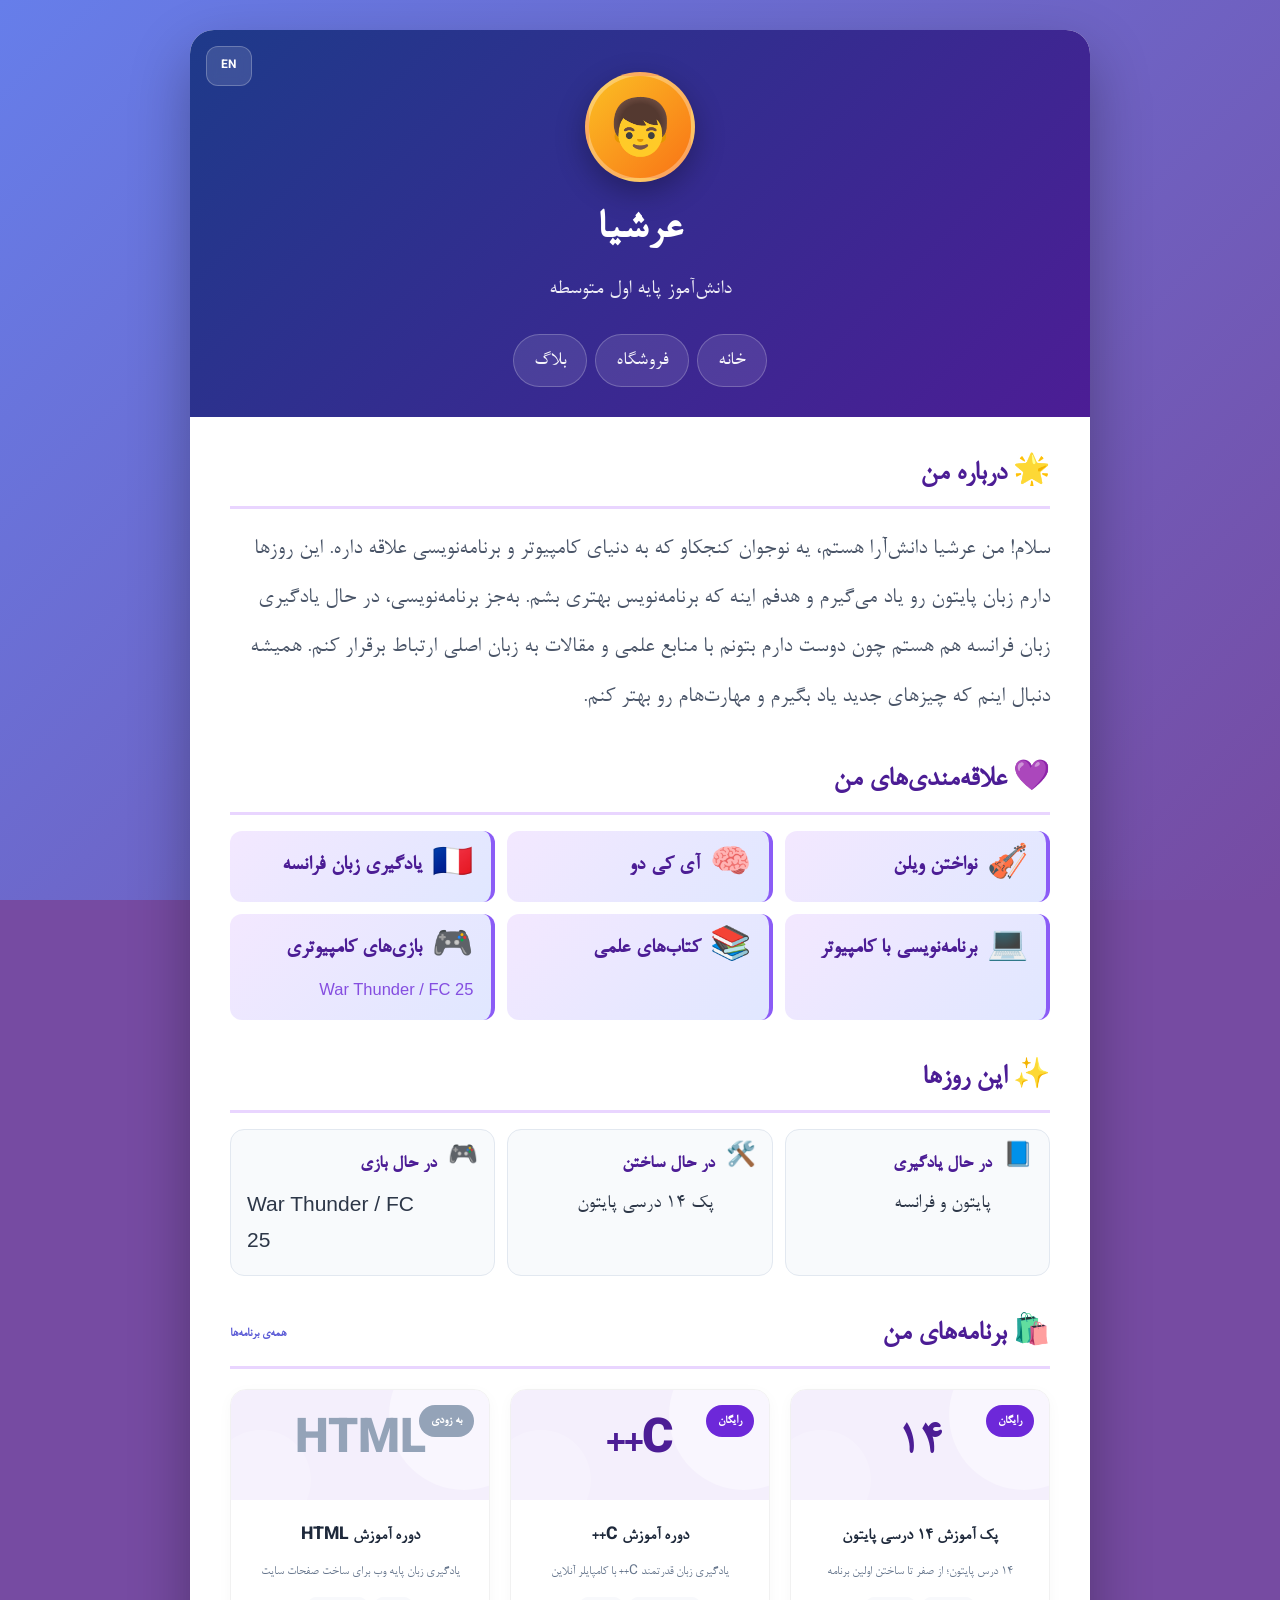
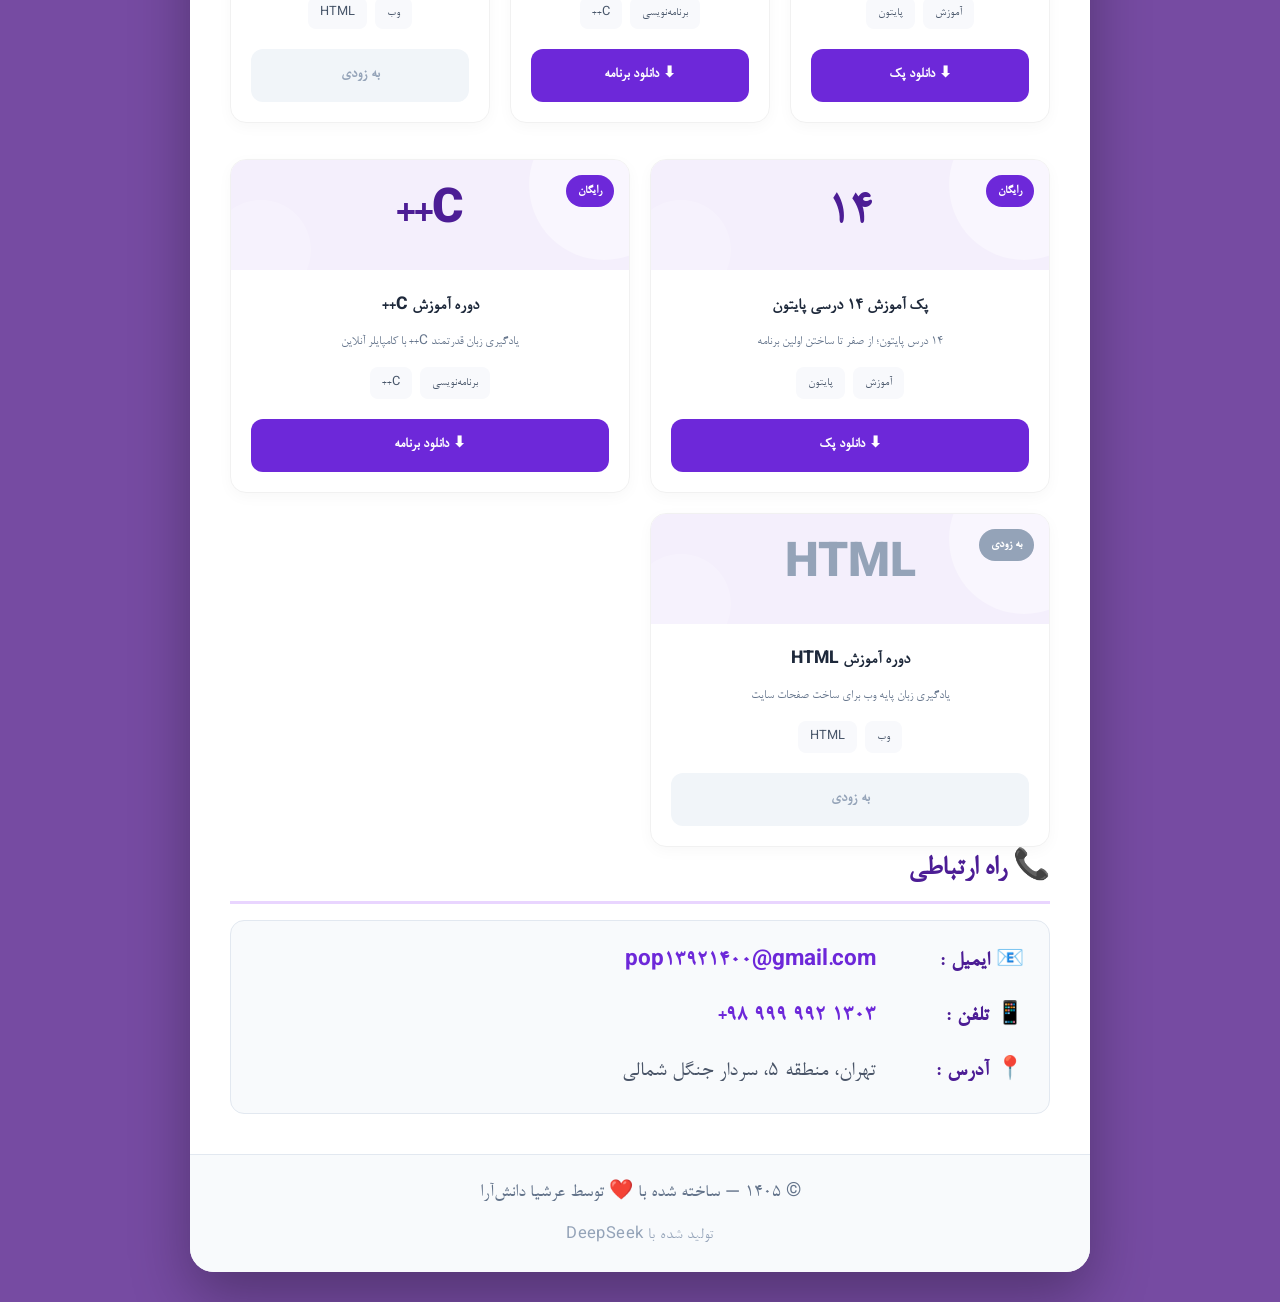
==== index.html @ 79221701 "Update index.html" ====
<!DOCTYPE html>
<html lang="fa" dir="rtl" data-theme="light" data-accent="indigo">
<head>
  <meta charset="utf-8">
  <meta name="viewport" content="width=device-width, initial-scale=1">
  <title>معرفی من | عرشیا دانش‌آرا</title>
  <meta name="description" content="معرفی عرشیا دانش‌آرا؛ دانش‌آموز پایه اول متوسطه. علاقه‌مندی‌ها، برنامه‌ها و راه ارتباطی.">
  <meta name="author" content="Arshia Danesh Ara">
  <meta name="theme-color" content="#667eea">
  <meta property="og:type" content="website">
  <meta property="og:title" content="معرفی من | عرشیا دانش‌آرا">
  <meta property="og:description" content="دانش‌آموز پایه اول متوسطه">
  <meta property="og:image" content="assets/img/og-cover.png">
  <meta property="og:locale" content="fa_IR">
  <link rel="icon" href="assets/img/favicon.svg" type="image/svg+xml">
  <link rel="preconnect" href="https://fonts.googleapis.com">
  <link rel="preconnect" href="https://fonts.gstatic.com" crossorigin>
  <link href="https://fonts.googleapis.com/css2?family=Inter:wght@400;500;600;700;800&family=JetBrains+Mono:wght@400;500&family=Vazirmatn:wght@400;500;600;700;800&display=swap" rel="stylesheet">
  <link rel="stylesheet" href="assets/css/styles.css">
  <link rel="stylesheet" href="assets/css/card.css">
  <script>
    (function () {
      document.documentElement.classList.add("js");
      try {
        var root = document.documentElement;
        var store = window.localStorage;
        var lang = store.getItem("arshia.lang") === "en" ? "en" : "fa";
        var theme = store.getItem("arshia.theme");
        if (theme !== "light" && theme !== "dark") theme = "light";
        var accent = store.getItem("arshia.accent") || "indigo";
        root.lang = lang;
        root.dir = lang === "fa" ? "rtl" : "ltr";
        root.dataset.theme = theme;
        root.dataset.accent = accent;
      } catch (error) { /* no storage available */ }
    })();
  </script>
</head>
<body data-page="home">
  <a class="skip-link" href="#main" data-i18n="a11y.skip">پرش به محتوای اصلی</a>

  <div class="site-wrap">
    <header class="profile-head">
      <div class="profile-tools">
        <button type="button" class="icon-btn lang-btn" data-toggle-lang data-i18n-aria="a11y.lang" aria-label="تغییر زبان سایت">EN</button>
      </div>

      <div class="avatar" aria-hidden="true">👦</div>
      <h1 class="profile-name" data-i18n="profile.name">عرشیا</h1>
      <p class="profile-tagline" data-i18n="profile.tagline">دانش‌آموز پایه اول متوسطه</p>

      <nav class="nav" id="site-nav" aria-label="ناوبری اصلی">
        <a href="index.html" data-nav="home" data-i18n="nav.home">خانه</a>
        <a href="shop.html" data-nav="shop" data-i18n="nav.shop">فروشگاه</a>
        <a href="blog.html" data-nav="blog" data-i18n="nav.blog">بلاگ</a>
      </nav>
    </header>

    <main class="card-body" id="main">
      <section class="card-section">
        <h2 data-i18n="home.aboutTitle">🌟 درباره من</h2>
        <p class="about-text" data-i18n="home.aboutText">سلام! من عرشیا دانش‌آرا هستم، یه نوجوان کنجکاو که به دنیای کامپیوتر و برنامه‌نویسی علاقه داره. این روزها دارم زبان پایتون رو یاد می‌گیرم و هدفم اینه که برنامه‌نویس بهتری بشم. به‌جز برنامه‌نویسی، در حال یادگیری زبان فرانسه هم هستم چون دوست دارم بتونم با منابع علمی و مقالات به زبان اصلی ارتباط برقرار کنم. همیشه دنبال اینم که چیزهای جدید یاد بگیرم و مهارت‌هام رو بهتر کنم.</p>
      </section>

      <section class="card-section">
        <h2 data-i18n="home.hobbiesTitle">💜 علاقه‌مندی‌های من</h2>
        <ul class="hobbies">
          <li>
            <div class="main"><span aria-hidden="true">🎻</span><span data-i18n="home.hobbyViolin">نواختن ویلن</span></div>
          </li>
          <li>
            <div class="main"><span aria-hidden="true">🧠</span><span data-i18n="home.hobbyIQ">آی کی دو</span></div>
          </li>
          <li>
            <div class="main"><span aria-hidden="true">🇫🇷</span><span data-i18n="home.hobbyFrench">یادگیری زبان فرانسه</span></div>
          </li>
          <li>
            <div class="main"><span aria-hidden="true">💻</span><span data-i18n="home.hobbyProgramming">برنامه‌نویسی با کامپیوتر</span></div>
          </li>
          <li>
            <div class="main"><span aria-hidden="true">📚</span><span data-i18n="home.hobbyBooks">کتاب‌های علمی</span></div>
          </li>
          <li>
            <div class="main"><span aria-hidden="true">🎮</span><span data-i18n="home.hobbyGames">بازی‌های کامپیوتری</span></div>
            <div class="sub">War Thunder / FC 25</div>
          </li>
        </ul>
      </section>

      <section class="card-section">
        <h2 data-i18n="home.nowTitle">✨ این روزها</h2>
        <div class="now-grid">
          <div class="now-card">
            <span class="now-icon" aria-hidden="true">📘</span>
            <div>
              <strong data-i18n="home.nowLearningLabel">در حال یادگیری</strong>
              <p data-i18n="home.nowLearningText">پایتون و فرانسه</p>
            </div>
          </div>
          <div class="now-card">
            <span class="now-icon" aria-hidden="true">🛠️</span>
            <div>
              <strong data-i18n="home.nowBuildingLabel">در حال ساختن</strong>
              <p data-i18n="home.nowBuildingText">پک ۱۴ درسی پایتون</p>
            </div>
          </div>
          <div class="now-card">
            <span class="now-icon" aria-hidden="true">🎮</span>
            <div>
              <strong data-i18n="home.nowPlayingLabel">در حال بازی</strong>
              <p class="now-games" data-i18n="home.nowPlayingText">War Thunder / FC 25</p>
            </div>
          </div>
        </div>
      </section>

      <section class="card-section">
        <div class="card-section-head">
          <h2 data-i18n="home.programsTitle">🛍️ برنامه‌های من</h2>
          <a class="card-link" href="shop.html" data-i18n="products.viewAll">همه‌ی برنامه‌ها</a>
        </div>
        
        <!-- گرید ۳ ستونه برای صفحه اصلی -->
        <div style="display: grid; grid-template-columns: repeat(3, 1fr); gap: 20px; margin-top: 20px;">
          
          <!-- کارت ۱: پایتون -->
          <div style="background: #fff; border-radius: 16px; overflow: hidden; box-shadow: 0 4px 15px rgba(0,0,0,0.03); border: 1px solid #f1f1f1; display: flex; flex-direction: column;">
            <div style="background: #f4effc; padding: 25px 20px; position: relative; text-align: center; height: 110px; display: flex; align-items: center; justify-content: center; overflow: hidden;">
              <div style="position: absolute; top: -50px; right: -50px; width: 150px; height: 150px; background: rgba(255,255,255,0.4); border-radius: 50%;"></div>
              <div style="position: absolute; bottom: -30px; left: -20px; width: 100px; height: 100px; background: rgba(255,255,255,0.2); border-radius: 50%;"></div>
              <h3 style="font-size: 3rem; font-weight: 900; color: #4c1d95; margin: 0; z-index: 1; line-height: 1;">۱۴</h3>
              <span style="position: absolute; top: 15px; right: 15px; background: #6d28d9; color: white; padding: 4px 12px; border-radius: 20px; font-size: 0.8rem; font-weight: bold; z-index: 1;">رایگان</span>
            </div>
            <div style="padding: 20px; display: flex; flex-direction: column; flex: 1; text-align: center;">
              <h4 style="font-size: 1.1rem; font-weight: 800; color: #1e293b; margin: 0 0 8px 0;">پک آموزش ۱۴ درسی پایتون</h4>
              <p style="font-size: 0.85rem; color: #64748b; margin-bottom: 15px; line-height: 1.5; flex: 1;">۱۴ درس پایتون؛ از صفر تا ساختن اولین برنامه</p>
              <div style="display: flex; justify-content: center; gap: 8px; margin-bottom: 20px;">
                <span style="background: #f8f9fc; color: #475569; padding: 4px 12px; border-radius: 8px; font-size: 0.8rem;">آموزش</span>
                <span style="background: #f8f9fc; color: #475569; padding: 4px 12px; border-radius: 8px; font-size: 0.8rem;">پایتون</span>
              </div>
              <a href="https://github.com/arshia-121/arshia-site/releases/download/v1/Learn-Python.exe" style="display: block; width: 100%; padding: 12px; background: #6d28d9; color: white; text-align: center; text-decoration: none; border-radius: 12px; font-weight: bold; font-size: 0.95rem;">⬇ دانلود پک</a>
            </div>
          </div>

          <!-- کارت ۲: C++ -->
          <div style="background: #fff; border-radius: 16px; overflow: hidden; box-shadow: 0 4px 15px rgba(0,0,0,0.03); border: 1px solid #f1f1f1; display: flex; flex-direction: column;">
            <div style="background: #f4effc; padding: 25px 20px; position: relative; text-align: center; height: 110px; display: flex; align-items: center; justify-content: center; overflow: hidden;">
              <div style="position: absolute; top: -50px; right: -50px; width: 150px; height: 150px; background: rgba(255,255,255,0.4); border-radius: 50%;"></div>
              <div style="position: absolute; bottom: -30px; left: -20px; width: 100px; height: 100px; background: rgba(255,255,255,0.2); border-radius: 50%;"></div>
              <h3 style="font-size: 3rem; font-weight: 900; color: #4c1d95; margin: 0; z-index: 1; line-height: 1;">C++</h3>
              <span style="position: absolute; top: 15px; right: 15px; background: #6d28d9; color: white; padding: 4px 12px; border-radius: 20px; font-size: 0.8rem; font-weight: bold; z-index: 1;">رایگان</span>
            </div>
            <div style="padding: 20px; display: flex; flex-direction: column; flex: 1; text-align: center;">
              <h4 style="font-size: 1.1rem; font-weight: 800; color: #1e293b; margin: 0 0 8px 0;">دوره آموزش C++</h4>
              <p style="font-size: 0.85rem; color: #64748b; margin-bottom: 15px; line-height: 1.5; flex: 1;">یادگیری زبان قدرتمند C++ با کامپایلر آنلاین</p>
              <div style="display: flex; justify-content: center; gap: 8px; margin-bottom: 20px;">
                <span style="background: #f8f9fc; color: #475569; padding: 4px 12px; border-radius: 8px; font-size: 0.8rem;">برنامه‌نویسی</span>
                <span style="background: #f8f9fc; color: #475569; padding: 4px 12px; border-radius: 8px; font-size: 0.8rem;">C++</span>
              </div>
              <a href="https://github.com/arshia-121/arshia-site/releases/download/cpp-v1/LearnCpp_Full.exe" style="display: block; width: 100%; padding: 12px; background: #6d28d9; color: white; text-align: center; text-decoration: none; border-radius: 12px; font-weight: bold; font-size: 0.95rem;">⬇ دانلود برنامه</a>
            </div>
          </div>

          <!-- کارت ۳: HTML -->
          <div style="background: #fff; border-radius: 16px; overflow: hidden; box-shadow: 0 4px 15px rgba(0,0,0,0.03); border: 1px solid #f1f1f1; display: flex; flex-direction: column;">
            <div style="background: #f4effc; padding: 25px 20px; position: relative; text-align: center; height: 110px; display: flex; align-items: center; justify-content: center; overflow: hidden;">
              <div style="position: absolute; top: -50px; right: -50px; width: 150px; height: 150px; background: rgba(255,255,255,0.4); border-radius: 50%;"></div>
              <div style="position: absolute; bottom: -30px; left: -20px; width: 100px; height: 100px; background: rgba(255,255,255,0.2); border-radius: 50%;"></div>
              <h3 style="font-size: 3rem; font-weight: 900; color: #94a3b8; margin: 0; z-index: 1; line-height: 1;">HTML</h3>
              <span style="position: absolute; top: 15px; right: 15px; background: #94a3b8; color: white; padding: 4px 12px; border-radius: 20px; font-size: 0.8rem; font-weight: bold; z-index: 1;">به زودی</span>
            </div>
            <div style="padding: 20px; display: flex; flex-direction: column; flex: 1; text-align: center;">
              <h4 style="font-size: 1.1rem; font-weight: 800; color: #1e293b; margin: 0 0 8px 0;">دوره آموزش HTML</h4>
              <p style="font-size: 0.85rem; color: #64748b; margin-bottom: 15px; line-height: 1.5; flex: 1;">یادگیری زبان پایه وب برای ساخت صفحات سایت</p>
              <div style="display: flex; justify-content: center; gap: 8px; margin-bottom: 20px;">
                <span style="background: #f8f9fc; color: #475569; padding: 4px 12px; border-radius: 8px; font-size: 0.8rem;">وب</span>
                <span style="background: #f8f9fc; color: #475569; padding: 4px 12px; border-radius: 8px; font-size: 0.8rem;">HTML</span>
              </div>
              <div style="display: block; width: 100%; padding: 12px; background: #f1f5f9; color: #94a3b8; text-align: center; border-radius: 12px; font-weight: bold; font-size: 0.95rem; cursor: not-allowed;">به زودی</div>
            </div>
          </div>

        </div>
      </section>
<!-- کارت های جدید برای صفحه اصلی -->
<div style="display: grid; grid-template-columns: repeat(auto-fit, minmax(280px, 1fr)); gap: 20px; margin-top: 20px;">
    
    <!-- کارت ۱: پایتون -->
    <div style="background: #fff; border-radius: 16px; overflow: hidden; box-shadow: 0 4px 15px rgba(0,0,0,0.03); border: 1px solid #f1f1f1; display: flex; flex-direction: column;">
        <div style="background: #f4effc; padding: 25px 20px; position: relative; text-align: center; height: 110px; display: flex; align-items: center; justify-content: center; overflow: hidden;">
            <div style="position: absolute; top: -50px; right: -50px; width: 150px; height: 150px; background: rgba(255,255,255,0.4); border-radius: 50%;"></div>
            <div style="position: absolute; bottom: -30px; left: -20px; width: 100px; height: 100px; background: rgba(255,255,255,0.2); border-radius: 50%;"></div>
            <h3 style="font-size: 3rem; font-weight: 900; color: #4c1d95; margin: 0; z-index: 1; line-height: 1;">۱۴</h3>
            <span style="position: absolute; top: 15px; right: 15px; background: #6d28d9; color: white; padding: 4px 12px; border-radius: 20px; font-size: 0.8rem; font-weight: bold; z-index: 1;">رایگان</span>
        </div>
        <div style="padding: 20px; display: flex; flex-direction: column; flex: 1; text-align: center;">
            <h4 style="font-size: 1.1rem; font-weight: 800; color: #1e293b; margin: 0 0 8px 0;">پک آموزش ۱۴ درسی پایتون</h4>
            <p style="font-size: 0.85rem; color: #64748b; margin-bottom: 15px; line-height: 1.5; flex: 1;">۱۴ درس پایتون؛ از صفر تا ساختن اولین برنامه</p>
            <div style="display: flex; justify-content: center; gap: 8px; margin-bottom: 20px;">
                <span style="background: #f8f9fc; color: #475569; padding: 4px 12px; border-radius: 8px; font-size: 0.8rem;">آموزش</span>
                <span style="background: #f8f9fc; color: #475569; padding: 4px 12px; border-radius: 8px; font-size: 0.8rem;">پایتون</span>
            </div>
            <a href="https://github.com/arshia-121/arshia-site/releases/download/v1/Learn-Python.exe" style="display: block; width: 100%; padding: 12px; background: #6d28d9; color: white; text-align: center; text-decoration: none; border-radius: 12px; font-weight: bold; font-size: 0.95rem;">⬇ دانلود پک</a>
        </div>
    </div>

    <!-- کارت ۲: C++ -->
    <div style="background: #fff; border-radius: 16px; overflow: hidden; box-shadow: 0 4px 15px rgba(0,0,0,0.03); border: 1px solid #f1f1f1; display: flex; flex-direction: column;">
        <div style="background: #f4effc; padding: 25px 20px; position: relative; text-align: center; height: 110px; display: flex; align-items: center; justify-content: center; overflow: hidden;">
            <div style="position: absolute; top: -50px; right: -50px; width: 150px; height: 150px; background: rgba(255,255,255,0.4); border-radius: 50%;"></div>
            <div style="position: absolute; bottom: -30px; left: -20px; width: 100px; height: 100px; background: rgba(255,255,255,0.2); border-radius: 50%;"></div>
            <h3 style="font-size: 3rem; font-weight: 900; color: #4c1d95; margin: 0; z-index: 1; line-height: 1;">C++</h3>
            <span style="position: absolute; top: 15px; right: 15px; background: #6d28d9; color: white; padding: 4px 12px; border-radius: 20px; font-size: 0.8rem; font-weight: bold; z-index: 1;">رایگان</span>
        </div>
        <div style="padding: 20px; display: flex; flex-direction: column; flex: 1; text-align: center;">
            <h4 style="font-size: 1.1rem; font-weight: 800; color: #1e293b; margin: 0 0 8px 0;">دوره آموزش C++</h4>
            <p style="font-size: 0.85rem; color: #64748b; margin-bottom: 15px; line-height: 1.5; flex: 1;">یادگیری زبان قدرتمند C++ با کامپایلر آنلاین</p>
            <div style="display: flex; justify-content: center; gap: 8px; margin-bottom: 20px;">
                <span style="background: #f8f9fc; color: #475569; padding: 4px 12px; border-radius: 8px; font-size: 0.8rem;">برنامه‌نویسی</span>
                <span style="background: #f8f9fc; color: #475569; padding: 4px 12px; border-radius: 8px; font-size: 0.8rem;">C++</span>
            </div>
            <a href="https://github.com/arshia-121/arshia-site/releases/download/cpp-v1/LearnCpp_Full.exe" style="display: block; width: 100%; padding: 12px; background: #6d28d9; color: white; text-align: center; text-decoration: none; border-radius: 12px; font-weight: bold; font-size: 0.95rem;">⬇ دانلود برنامه</a>
        </div>
    </div>

    <!-- کارت ۳: HTML -->
    <div style="background: #fff; border-radius: 16px; overflow: hidden; box-shadow: 0 4px 15px rgba(0,0,0,0.03); border: 1px solid #f1f1f1; display: flex; flex-direction: column;">
        <div style="background: #f4effc; padding: 25px 20px; position: relative; text-align: center; height: 110px; display: flex; align-items: center; justify-content: center; overflow: hidden;">
            <div style="position: absolute; top: -50px; right: -50px; width: 150px; height: 150px; background: rgba(255,255,255,0.4); border-radius: 50%;"></div>
            <div style="position: absolute; bottom: -30px; left: -20px; width: 100px; height: 100px; background: rgba(255,255,255,0.2); border-radius: 50%;"></div>
            <h3 style="font-size: 3rem; font-weight: 900; color: #94a3b8; margin: 0; z-index: 1; line-height: 1;">HTML</h3>
            <span style="position: absolute; top: 15px; right: 15px; background: #94a3b8; color: white; padding: 4px 12px; border-radius: 20px; font-size: 0.8rem; font-weight: bold; z-index: 1;">به زودی</span>
        </div>
        <div style="padding: 20px; display: flex; flex-direction: column; flex: 1; text-align: center;">
            <h4 style="font-size: 1.1rem; font-weight: 800; color: #1e293b; margin: 0 0 8px 0;">دوره آموزش HTML</h4>
            <p style="font-size: 0.85rem; color: #64748b; margin-bottom: 15px; line-height: 1.5; flex: 1;">یادگیری زبان پایه وب برای ساخت صفحات سایت</p>
            <div style="display: flex; justify-content: center; gap: 8px; margin-bottom: 20px;">
                <span style="background: #f8f9fc; color: #475569; padding: 4px 12px; border-radius: 8px; font-size: 0.8rem;">وب</span>
                <span style="background: #f8f9fc; color: #475569; padding: 4px 12px; border-radius: 8px; font-size: 0.8rem;">HTML</span>
            </div>
            <div style="display: block; width: 100%; padding: 12px; background: #f1f5f9; color: #94a3b8; text-align: center; border-radius: 12px; font-weight: bold; font-size: 0.95rem; cursor: not-allowed;">به زودی</div>
        </div>
    </div>

</div>
      </section>

      <section class="card-section" id="contact">
        <h2 data-i18n="home.contactTitle">📞 راه ارتباطی</h2>
        <div class="contact-box">
          <div class="contact-row">
            <strong>📧 <span data-i18n="facts.email">ایمیل</span>:</strong>
            <a href="mailto:pop13921400@gmail.com">pop13921400@gmail.com</a>
          </div>
          <div class="contact-row">
            <strong>📱 <span data-i18n="contact.phone">تلفن</span>:</strong>
            <a href="tel:+989999921303" dir="ltr">+98 999 992 1303</a>
          </div>
          <div class="contact-row">
            <strong>📍 <span data-i18n="contact.address">آدرس</span>:</strong>
            <span data-i18n="contact.addressValue">تهران، منطقه ۵، سردار جنگل شمالی</span>
          </div>
        </div>
      </section>
    </main>

    <footer class="card-footer">
      <div>© <span data-year>۱۴۰۵</span> — <span data-i18n="footer.madeBy">ساخته شده با ❤️ توسط عرشیا دانش‌آرا</span></div>
      <div class="made-with" data-i18n="footer.powered">تولید شده با DeepSeek</div>
    </footer>
  </div>

  <script src="assets/js/data.js"></script>
  <script src="assets/js/i18n.js"></script>
</body>
</html>
---- assets/css/styles.css ----
/* ==========================================================================
   Arshia Danesh Ara — personal site
   Design tokens, components, RTL/LTR and light/dark themes.
   ========================================================================== */

/* ------------------------------ Tokens ---------------------------------- */
:root {
  --font-fa: "Vazirmatn", "Segoe UI", Tahoma, system-ui, sans-serif;
  --font-en: "Inter", "Vazirmatn", system-ui, -apple-system, "Segoe UI", sans-serif;
  --font-mono: "JetBrains Mono", ui-monospace, SFMono-Regular, Consolas, monospace;

  --bg: #f7f8fc;
  --bg-elevated: #ffffff;
  --surface: #ffffff;
  --surface-2: #f1f3fa;
  --surface-3: #e8ebf5;
  --text: #101322;
  --text-soft: #2c3347;
  --muted: #5d6579;
  --border: #e3e7f2;
  --border-strong: #d3d9e9;

  --accent: #5b5bd6;
  --accent-strong: #4b4bbd;
  --on-accent: #ffffff;

  --success: #16a34a;
  --danger: #dc2626;

  --shadow-sm: 0 1px 2px rgba(13, 17, 33, 0.05), 0 10px 30px -20px rgba(13, 17, 33, 0.35);
  --shadow-md: 0 22px 45px -28px rgba(13, 17, 33, 0.42);
  --shadow-lg: 0 42px 90px -36px rgba(13, 17, 33, 0.5);

  --radius-sm: 12px;
  --radius: 18px;
  --radius-lg: 24px;

  --container: 1120px;
  --header-h: 72px;

  --code-kw: #7c3aed;
  --code-str: #0f766e;
  --code-fn: #1d4ed8;
  --code-num: #b45309;
  --code-punc: #64748b;

  color-scheme: light;
}

[data-theme="dark"] {
  --bg: #080a10;
  --bg-elevated: #0e1119;
  --surface: #111520;
  --surface-2: #161b28;
  --surface-3: #1d2434;
  --text: #eef1f9;
  --text-soft: #d3d9e8;
  --muted: #98a1b6;
  --border: #232a3a;
  --border-strong: #313a4e;

  --shadow-sm: 0 1px 2px rgba(0, 0, 0, 0.4), 0 14px 34px -22px rgba(0, 0, 0, 0.8);
  --shadow-md: 0 26px 55px -30px rgba(0, 0, 0, 0.85);
  --shadow-lg: 0 48px 100px -40px rgba(0, 0, 0, 0.9);

  --code-kw: #c4b5fd;
  --code-str: #5eead4;
  --code-fn: #93c5fd;
  --code-num: #fcd34d;
  --code-punc: #94a3b8;

  color-scheme: dark;
}

/* Accent presets — tuned separately for each theme. */
[data-accent="indigo"] { --accent: #5b5bd6; --accent-strong: #4747b8; --on-accent: #ffffff; }
[data-accent="teal"]   { --accent: #0f766e; --accent-strong: #115e59; --on-accent: #ffffff; }
[data-accent="rose"]   { --accent: #be185d; --accent-strong: #9d174d; --on-accent: #ffffff; }
[data-accent="amber"]  { --accent: #b45309; --accent-strong: #92400e; --on-accent: #ffffff; }
[data-accent="blue"]   { --accent: #1d4ed8; --accent-strong: #1e40af; --on-accent: #ffffff; }
[data-accent="violet"] { --accent: #7c3aed; --accent-strong: #6d28d9; --on-accent: #ffffff; }

[data-theme="dark"][data-accent="indigo"] { --accent: #818cf8; --accent-strong: #a5b4fc; --on-accent: #0b1024; }
[data-theme="dark"][data-accent="teal"]   { --accent: #2dd4bf; --accent-strong: #5eead4; --on-accent: #042f2c; }
[data-theme="dark"][data-accent="rose"]   { --accent: #fb7185; --accent-strong: #fda4af; --on-accent: #3b0716; }
[data-theme="dark"][data-accent="amber"]  { --accent: #fbbf24; --accent-strong: #fcd34d; --on-accent: #3a2400; }
[data-theme="dark"][data-accent="blue"]   { --accent: #60a5fa; --accent-strong: #93c5fd; --on-accent: #0b1a3a; }
[data-theme="dark"][data-accent="violet"] { --accent: #a78bfa; --accent-strong: #c4b5fd; --on-accent: #1e123f; }

/* ------------------------------- Reset ---------------------------------- */
*, *::before, *::after { box-sizing: border-box; }

html {
  scroll-behavior: smooth;
  scroll-padding-top: calc(var(--header-h) + 16px);
  -webkit-text-size-adjust: 100%;
}

body {
  display: flex;
  flex-direction: column;
  margin: 0;
  min-height: 100vh;
  background: var(--bg);
  color: var(--text);
  font-family: var(--font-fa);
  font-size: 16px;
  line-height: 1.75;
  text-rendering: optimizeLegibility;
  -webkit-font-smoothing: antialiased;
  overflow-x: hidden;
}

main { flex: 1 0 auto; }

html[lang="en"] body {
  font-family: var(--font-en);
  line-height: 1.65;
}

body::before {
  content: "";
  position: fixed;
  inset: 0;
  z-index: -1;
  pointer-events: none;
  background:
    radial-gradient(48rem 30rem at 82% -12%, color-mix(in srgb, var(--accent) 16%, transparent), transparent 62%),
    radial-gradient(38rem 26rem at -8% 6%, color-mix(in srgb, var(--accent) 9%, transparent), transparent 62%);
}

[data-theme="dark"] body::before {
  background:
    radial-gradient(48rem 30rem at 82% -12%, color-mix(in srgb, var(--accent) 13%, transparent), transparent 62%),
    radial-gradient(38rem 26rem at -8% 6%, color-mix(in srgb, var(--accent) 8%, transparent), transparent 62%);
}

img, svg { display: block; max-width: 100%; }
a { color: inherit; text-decoration: none; }
button, input, select, textarea { font: inherit; color: inherit; }
button { cursor: pointer; }
h1, h2, h3, h4, p, ul, ol, figure, blockquote { margin: 0; }
ul, ol { padding: 0; list-style: none; }
::selection { background: color-mix(in srgb, var(--accent) 28%, transparent); color: var(--text); }

:focus-visible {
  outline: 2px solid var(--accent);
  outline-offset: 3px;
  border-radius: 6px;
}

.container {
  width: min(var(--container), 100% - 48px);
  margin-inline: auto;
}

.skip-link {
  position: fixed;
  inset-block-start: 12px;
  inset-inline-start: 12px;
  z-index: 300;
  padding: 10px 18px;
  border-radius: 999px;
  background: var(--accent);
  color: var(--on-accent);
  font-weight: 600;
  transform: translateY(-160%);
  transition: transform 0.2s ease;
}
.skip-link:focus-visible { transform: none; }

.sr-only {
  position: absolute;
  width: 1px; height: 1px;
  padding: 0; margin: -1px;
  overflow: hidden;
  clip: rect(0 0 0 0);
  white-space: nowrap;
  border: 0;
}

/* ------------------------------ Header ---------------------------------- */
.site-header {
  position: sticky;
  inset-block-start: 0;
  z-index: 60;
  background: color-mix(in srgb, var(--bg) 76%, transparent);
  backdrop-filter: blur(18px);
  -webkit-backdrop-filter: blur(18px);
  border-bottom: 1px solid transparent;
  transition: background 0.25s ease, border-color 0.25s ease, box-shadow 0.25s ease;
}
.site-header.is-scrolled {
  background: color-mix(in srgb, var(--bg) 90%, transparent);
  border-bottom-color: var(--border);
  box-shadow: 0 10px 30px -30px rgba(8, 11, 20, 0.5);
}

.header-inner {
  display: flex;
  align-items: center;
  gap: 24px;
  min-height: var(--header-h);
}

.brand {
  display: inline-flex;
  align-items: center;
  gap: 11px;
  flex-shrink: 0;
  min-width: 0;
  border-radius: 12px;
}
.brand-mark {
  display: grid;
  place-items: center;
  width: 42px;
  height: 42px;
  border-radius: 13px;
  background:
    linear-gradient(145deg, color-mix(in srgb, var(--accent) 88%, white), var(--accent-strong));
  color: var(--on-accent);
  font-weight: 800;
  font-size: 1.22rem;
  line-height: 1;
  box-shadow: 0 10px 22px -12px color-mix(in srgb, var(--accent) 80%, transparent);
  padding-block-end: 2px;
}
html[lang="en"] .brand-mark { font-family: var(--font-en); padding-block-end: 0; }
.brand-text { display: flex; flex-direction: column; min-width: 0; line-height: 1.3; }
.brand-text strong {
  font-size: 0.98rem;
  font-weight: 700;
  letter-spacing: -0.01em;
  white-space: nowrap;
  overflow: hidden;
  text-overflow: ellipsis;
}
.brand-text small { font-size: 0.72rem; color: var(--muted); font-weight: 500; }

.nav {
  display: flex;
  align-items: center;
  gap: 4px;
  margin-inline-start: auto;
}
.nav a {
  position: relative;
  padding: 8px 14px;
  border-radius: 999px;
  font-size: 0.92rem;
  font-weight: 500;
  color: var(--muted);
  transition: color 0.18s ease, background 0.18s ease;
}
.nav a:hover { color: var(--text); background: var(--surface-2); }
.nav a[aria-current="page"] {
  color: var(--accent);
  background: color-mix(in srgb, var(--accent) 11%, transparent);
  font-weight: 600;
}

.header-actions { display: flex; align-items: center; gap: 7px; margin-inline-start: auto; }

.icon-btn {
  position: relative;
  display: grid;
  place-items: center;
  width: 40px;
  height: 40px;
  border-radius: 12px;
  border: 1px solid transparent;
  background: transparent;
  color: var(--text-soft);
  transition: background 0.18s ease, border-color 0.18s ease, color 0.18s ease, transform 0.18s ease;
}
.icon-btn:hover { background: var(--surface); border-color: var(--border); color: var(--text); }
.icon-btn:active { transform: scale(0.96); }
.icon-btn svg { width: 19px; height: 19px; }

.lang-btn {
  width: auto;
  min-width: 44px;
  padding-inline: 11px;
  font-size: 0.8rem;
  font-weight: 700;
  letter-spacing: 0.04em;
  border-color: var(--border);
  background: var(--surface);
  color: var(--text-soft);
}

.cart-count {
  position: absolute;
  inset-block-start: 1px;
  inset-inline-end: 1px;
  min-width: 17px;
  height: 17px;
  padding-inline: 4px;
  border-radius: 999px;
  background: var(--accent);
  color: var(--on-accent);
  font-size: 0.64rem;
  font-weight: 700;
  line-height: 17px;
  text-align: center;
  box-shadow: 0 0 0 2px var(--bg);
}
.cart-count[hidden] { display: none; }
.cart-count.is-bump { animation: bump 0.35s ease; }
@keyframes bump { 40% { transform: scale(1.35); } 100% { transform: scale(1); } }

.menu-btn { display: none; }

/* ------------------------------ Buttons --------------------------------- */
.btn {
  display: inline-flex;
  align-items: center;
  justify-content: center;
  gap: 9px;
  height: 48px;
  padding-inline: 24px;
  border-radius: 999px;
  border: 1px solid transparent;
  font-size: 0.96rem;
  font-weight: 600;
  line-height: 1;
  white-space: nowrap;
  transition: transform 0.18s ease, box-shadow 0.18s ease, background 0.18s ease, border-color 0.18s ease, color 0.18s ease;
}
.btn svg { width: 17px; height: 17px; flex-shrink: 0; }
.btn:hover { transform: translateY(-1px); }
.btn:active { transform: translateY(0); }

.btn-primary {
  background: var(--accent);
  color: var(--on-accent);
  box-shadow: 0 16px 30px -18px color-mix(in srgb, var(--accent) 85%, transparent);
}
.btn-primary:hover { background: var(--accent-strong); }

.btn-ghost {
  background: var(--surface);
  border-color: var(--border);
  color: var(--text-soft);
}
.btn-ghost:hover { border-color: var(--border-strong); background: var(--surface-2); color: var(--text); }

.btn-soft {
  background: color-mix(in srgb, var(--accent) 11%, transparent);
  color: var(--accent);
}
.btn-soft:hover { background: color-mix(in srgb, var(--accent) 17%, transparent); }

.btn-sm { height: 40px; padding-inline: 16px; font-size: 0.86rem; gap: 7px; }
.btn-block { width: 100%; }
.btn:disabled { opacity: 0.5; cursor: not-allowed; transform: none; }

.link-arrow {
  display: inline-flex;
  align-items: center;
  gap: 7px;
  font-size: 0.9rem;
  font-weight: 600;
  color: var(--accent);
  border-radius: 6px;
}
.link-arrow svg { width: 15px; height: 15px; transition: transform 0.2s ease; }
[dir="rtl"] .link-arrow svg { transform: scaleX(-1); }
.link-arrow:hover svg { transform: translateX(3px); }
[dir="rtl"] .link-arrow:hover svg { transform: scaleX(-1) translateX(3px); }

/* ------------------------------- Hero ----------------------------------- */
.hero { padding-block: clamp(44px, 6vw, 84px) clamp(28px, 4vw, 44px); }
.hero-grid {
  display: grid;
  grid-template-columns: 1.06fr 0.94fr;
  align-items: center;
  gap: clamp(32px, 5vw, 64px);
}

.hero-badge {
  display: inline-flex;
  align-items: center;
  gap: 9px;
  padding: 7px 14px 7px 10px;
  border: 1px solid var(--border);
  border-radius: 999px;
  background: color-mix(in srgb, var(--surface) 80%, transparent);
  font-size: 0.78rem;
  font-weight: 600;
  color: var(--text-soft);
  box-shadow: var(--shadow-sm);
}
.hero-badge::before {
  content: "";
  width: 8px;
  height: 8px;
  border-radius: 50%;
  background: var(--success);
  box-shadow: 0 0 0 4px color-mix(in srgb, var(--success) 18%, transparent);
}

.hero-title {
  margin-block: 20px 18px;
  font-size: clamp(2.3rem, 5vw, 3.85rem);
  font-weight: 800;
  line-height: 1.28;
  letter-spacing: -0.025em;
}
html[lang="en"] .hero-title { line-height: 1.08; letter-spacing: -0.035em; }
.hero-title .accent {
  color: var(--accent);
  background: linear-gradient(180deg, transparent 64%, color-mix(in srgb, var(--accent) 22%, transparent) 64%);
  border-radius: 3px;
  padding-inline: 2px;
  box-decoration-break: clone;
  -webkit-box-decoration-break: clone;
}
.hero-title .muted-line { color: var(--muted); font-weight: 600; }

.hero-lead {
  max-width: 52ch;
  color: var(--muted);
  font-size: clamp(1rem, 1.6vw, 1.1rem);
  line-height: 1.95;
}
html[lang="en"] .hero-lead { line-height: 1.75; }

.hero-cta { display: flex; flex-wrap: wrap; gap: 10px; margin-block: 30px 26px; }
[dir="rtl"] .hero-cta .btn-primary svg { transform: scaleX(-1); }
[dir="rtl"] .hero-cta .btn-primary:hover svg { transform: scaleX(-1); }

.hero-links {
  display: flex;
  flex-wrap: wrap;
  align-items: center;
  gap: 8px 22px;
  color: var(--muted);
  font-size: 0.86rem;
}
.hero-links a {
  display: inline-flex;
  align-items: center;
  gap: 7px;
  border-radius: 6px;
  transition: color 0.18s ease;
}
.hero-links a:hover { color: var(--accent); }
.hero-links svg { width: 16px; height: 16px; color: var(--accent); }

/* Code-window hero visual */
.hero-visual {
  position: relative;
  display: grid;
  place-items: center;
  min-height: 390px;
  isolation: isolate;
}
.hero-visual::before {
  content: "";
  position: absolute;
  width: min(330px, 80%);
  aspect-ratio: 1;
  border-radius: 50%;
  background: radial-gradient(circle at 35% 35%, color-mix(in srgb, var(--accent) 32%, transparent), transparent 68%);
  filter: blur(16px);
  z-index: 0;
}
.hero-visual::after {
  content: "";
  position: absolute;
  inset: 12% 6% auto auto;
  width: 130px;
  height: 130px;
  border-radius: 50%;
  border: 1px dashed color-mix(in srgb, var(--accent) 35%, transparent);
  z-index: 0;
}

.code-card {
  position: relative;
  z-index: 2;
  width: min(100%, 438px);
  background: linear-gradient(160deg, var(--surface), var(--surface-2));
  border: 1px solid var(--border);
  border-radius: var(--radius-lg);
  box-shadow: var(--shadow-lg);
  transform: rotate(-1.4deg);
  overflow: hidden;
}
.code-card::before {
  content: "";
  position: absolute;
  inset-block-start: 0;
  inset-inline: 0;
  height: 2px;
  background: linear-gradient(90deg, transparent, var(--accent), transparent);
  opacity: 0.7;
}
.code-head {
  display: flex;
  align-items: center;
  gap: 6px;
  padding: 13px 15px;
  border-bottom: 1px solid var(--border);
  direction: ltr;
}
.code-head i { width: 10px; height: 10px; border-radius: 50%; background: #ff6058; }
.code-head i:nth-child(2) { background: #ffbd2e; }
.code-head i:nth-child(3) { background: #28c840; }
.code-head em {
  margin-inline-start: auto;
  font-family: var(--font-mono);
  font-size: 0.68rem;
  font-style: normal;
  color: var(--muted);
  letter-spacing: 0.03em;
}
.code-card pre {
  margin: 0;
  padding: 20px 20px 22px;
  overflow-x: auto;
  direction: ltr;
  text-align: left;
  font-family: var(--font-mono);
  font-size: 0.79rem;
  line-height: 1.95;
  color: var(--text-soft);
  tab-size: 4;
}
.tok-kw { color: var(--code-kw); }
.tok-str { color: var(--code-str); }
.tok-fn { color: var(--code-fn); }
.tok-num { color: var(--code-num); }
.tok-punc { color: var(--code-punc); }
.tok-com { color: var(--muted); font-style: italic; }

.float-chip {
  position: absolute;
  z-index: 3;
  display: inline-flex;
  align-items: center;
  gap: 8px;
  padding: 9px 13px;
  border: 1px solid var(--border);
  border-radius: 13px;
  background: color-mix(in srgb, var(--surface) 92%, transparent);
  backdrop-filter: blur(8px);
  box-shadow: var(--shadow-md);
  font-size: 0.76rem;
  font-weight: 600;
  color: var(--text-soft);
  white-space: nowrap;
}
.float-chip .dot {
  width: 7px;
  height: 7px;
  border-radius: 50%;
  background: var(--accent);
  box-shadow: 0 0 0 4px color-mix(in srgb, var(--accent) 16%, transparent);
}
.float-chip--python { inset-block-start: 6%; inset-inline-start: 0; transform: rotate(-3deg); }
.float-chip--open { inset-block-end: 4%; inset-inline-end: 0; transform: rotate(2deg); }
.float-chip--open .dot { background: var(--success); box-shadow: 0 0 0 4px color-mix(in srgb, var(--success) 16%, transparent); }

/* ------------------------------ Sections -------------------------------- */
.section { padding-block: clamp(40px, 5.5vw, 72px); }
.section--tight { padding-block: clamp(28px, 4vw, 48px); }

.section-head { max-width: 640px; margin-block-end: clamp(26px, 3.5vw, 40px); }
.section-head--row {
  display: flex;
  align-items: flex-end;
  justify-content: space-between;
  gap: 20px;
  max-width: none;
}
.section-head--row > div { max-width: 620px; }

.kicker {
  display: inline-flex;
  align-items: center;
  gap: 9px;
  margin-block-end: 12px;
  font-size: 0.78rem;
  font-weight: 700;
  color: var(--accent);
}
.kicker::before {
  content: "";
  width: 18px;
  height: 1.5px;
  border-radius: 2px;
  background: currentColor;
  opacity: 0.7;
}

.section-title {
  font-size: clamp(1.55rem, 3vw, 2.15rem);
  font-weight: 800;
  line-height: 1.4;
  letter-spacing: -0.02em;
}
html[lang="en"] .section-title { line-height: 1.2; }

.section-lead {
  margin-block-start: 12px;
  color: var(--muted);
  font-size: 0.98rem;
  line-height: 1.9;
}

/* ------------------------------- About ---------------------------------- */
.about-grid {
  display: grid;
  grid-template-columns: 1.12fr 0.88fr;
  gap: clamp(28px, 4vw, 56px);
  align-items: start;
}
.about-copy { margin-block-start: 16px; }
.about-copy p {
  color: var(--text-soft);
  font-size: 1rem;
  line-height: 2.05;
  margin-block-end: 16px;
}
.about-copy p:first-of-type {
  font-size: 1.08rem;
  color: var(--text);
}
.about-sign {
  display: inline-flex;
  align-items: center;
  gap: 10px;
  margin-block-start: 8px;
  color: var(--muted);
  font-size: 0.84rem;
}
.about-sign::before {
  content: "";
  width: 26px;
  height: 1px;
  background: var(--border-strong);
}

.facts-card {
  background: var(--surface);
  border: 1px solid var(--border);
  border-radius: var(--radius-lg);
  padding: 8px 24px;
  box-shadow: var(--shadow-sm);
}
.facts-card dl { margin: 0; }
.fact-row {
  display: flex;
  align-items: baseline;
  justify-content: space-between;
  gap: 18px;
  padding-block: 15px;
  border-bottom: 1px solid var(--border);
}
.fact-row:last-child { border-bottom: 0; }
.fact-row dt { color: var(--muted); font-size: 0.8rem; white-space: nowrap; }
.fact-row dd {
  margin: 0;
  text-align: end;
  font-size: 0.88rem;
  font-weight: 600;
  color: var(--text-soft);
  overflow-wrap: anywhere;
}
.fact-row dd a { color: var(--accent); }
.fact-row dd a:hover { text-decoration: underline; text-underline-offset: 4px; }

/* ------------------------------- Skills --------------------------------- */
.skills-grid {
  display: grid;
  grid-template-columns: repeat(3, 1fr);
  gap: 14px;
}
.skill-card {
  position: relative;
  padding: 22px 22px 24px;
  background: var(--surface);
  border: 1px solid var(--border);
  border-radius: var(--radius);
  overflow: hidden;
  transition: transform 0.22s ease, border-color 0.22s ease, box-shadow 0.22s ease;
}
.skill-card::after {
  content: "";
  position: absolute;
  inset-block-start: 0;
  inset-inline-start: 22px;
  width: 26px;
  height: 2px;
  border-radius: 0 0 3px 3px;
  background: var(--accent);
  opacity: 0;
  transition: opacity 0.22s ease;
}
.skill-card:hover { transform: translateY(-3px); border-color: color-mix(in srgb, var(--accent) 35%, var(--border)); box-shadow: var(--shadow-md); }
.skill-card:hover::after { opacity: 1; }
.skill-index {
  font-family: var(--font-mono);
  font-size: 0.72rem;
  font-weight: 600;
  color: var(--accent);
  letter-spacing: 0.1em;
}
.skill-card h3 { margin-block: 12px 6px; font-size: 1rem; font-weight: 700; }
.skill-card p { color: var(--muted); font-size: 0.86rem; line-height: 1.85; }

/* ------------------------------ Products -------------------------------- */
.product-grid {
  display: grid;
  grid-template-columns: repeat(auto-fill, minmax(272px, 1fr));
  gap: 18px;
}

.product-card {
  display: flex;
  flex-direction: column;
  background: var(--surface);
  border: 1px solid var(--border);
  border-radius: var(--radius-lg);
  overflow: hidden;
  transition: transform 0.22s ease, border-color 0.22s ease, box-shadow 0.22s ease;
}
.product-card:hover {
  transform: translateY(-4px);
  border-color: color-mix(in srgb, var(--accent) 30%, var(--border));
  box-shadow: var(--shadow-md);
}

.product-art {
  position: relative;
  display: flex;
  align-items: flex-end;
  justify-content: space-between;
  min-height: 142px;
  padding: 16px 18px;
  overflow: hidden;
  color: #fff;
  direction: ltr;
}
.product-art::before {
  content: "";
  position: absolute;
  inset: 0;
  background-image: radial-gradient(rgba(255, 255, 255, 0.32) 1px, transparent 1.2px);
  background-size: 14px 14px;
  opacity: 0.5;
  mask-image: linear-gradient(140deg, #000 10%, transparent 70%);
  -webkit-mask-image: linear-gradient(140deg, #000 10%, transparent 70%);
}
.product-art::after {
  content: "";
  position: absolute;
  inset-block-start: -40%;
  inset-inline-end: -12%;
  width: 170px;
  height: 170px;
  border-radius: 50%;
  border: 1px solid rgba(255, 255, 255, 0.28);
  box-shadow: 0 0 0 26px rgba(255, 255, 255, 0.06);
}
.art-1 { background: linear-gradient(135deg, #4f46e5, #7c3aed 70%, #a855f7); }
.art-2 { background: linear-gradient(135deg, #0f766e, #0891b2 70%, #0ea5e9); }
.art-3 { background: linear-gradient(135deg, #be185d, #e11d48 60%, #f97316); }
.art-4 { background: linear-gradient(135deg, #1e3a8a, #1d4ed8 60%, #06b6d4); }
.art-5 { background: linear-gradient(135deg, #6d28d9, #9333ea 55%, #d946ef); }
.art-6 { background: linear-gradient(135deg, #0f172a, #334155 70%, #475569); }

.product-symbol {
  position: relative;
  z-index: 1;
  font-family: var(--font-en);
  font-size: 2.3rem;
  font-weight: 800;
  line-height: 1;
  letter-spacing: -0.04em;
  text-shadow: 0 2px 20px rgba(0, 0, 0, 0.25);
}
.product-badge {
  position: relative;
  z-index: 1;
  padding: 4px 10px;
  border-radius: 999px;
  background: rgba(255, 255, 255, 0.2);
  border: 1px solid rgba(255, 255, 255, 0.34);
  backdrop-filter: blur(4px);
  font-size: 0.66rem;
  font-weight: 700;
  letter-spacing: 0.02em;
}
.product-badge:empty { display: none; }

.product-body {
  display: flex;
  flex-direction: column;
  flex: 1;
  padding: 18px 20px 20px;
}
.product-body h3 { font-size: 1.02rem; font-weight: 700; line-height: 1.6; }
.product-tagline {
  margin-block: 5px 12px;
  color: var(--muted);
  font-size: 0.84rem;
  line-height: 1.8;
}
.tag-row { display: flex; flex-wrap: wrap; gap: 6px; }
.tag {
  display: inline-flex;
  align-items: center;
  padding: 3px 9px;
  border-radius: 999px;
  background: var(--surface-2);
  border: 1px solid var(--border);
  color: var(--muted);
  font-size: 0.68rem;
  font-weight: 500;
  white-space: nowrap;
}
.tag--accent {
  background: color-mix(in srgb, var(--accent) 10%, transparent);
  border-color: color-mix(in srgb, var(--accent) 22%, transparent);
  color: var(--accent);
}

.product-foot {
  display: flex;
  align-items: center;
  justify-content: space-between;
  gap: 12px;
  margin-block-start: auto;
  padding-block-start: 18px;
}
.product-card .btn-block { margin-block-start: 12px; }
.link-btn {
  padding: 4px;
  border: 0;
  border-radius: 6px;
  background: none;
  color: var(--accent);
  font-size: 0.8rem;
  font-weight: 600;
}
.link-btn:hover { text-decoration: underline; text-underline-offset: 4px; }
.price { display: flex; flex-direction: column; line-height: 1.35; }
.price strong { font-size: 1.02rem; font-weight: 800; letter-spacing: -0.01em; }
.price span { font-size: 0.66rem; color: var(--muted); }
.price s { font-size: 0.72rem; color: var(--muted); }

.product-actions { display: flex; align-items: center; gap: 6px; }

/* -------------------------------- Posts --------------------------------- */
.post-grid {
  display: grid;
  grid-template-columns: repeat(auto-fill, minmax(280px, 1fr));
  gap: 16px;
}
.post-card {
  display: flex;
  flex-direction: column;
  gap: 10px;
  padding: 22px;
  background: var(--surface);
  border: 1px solid var(--border);
  border-radius: var(--radius);
  transition: transform 0.22s ease, border-color 0.22s ease, box-shadow 0.22s ease;
}
.post-card:hover {
  transform: translateY(-3px);
  border-color: color-mix(in srgb, var(--accent) 30%, var(--border));
  box-shadow: var(--shadow-md);
}
.post-top { display: flex; align-items: center; justify-content: space-between; gap: 10px; }
.post-date { color: var(--muted); font-size: 0.72rem; }
.post-card h3 {
  font-size: 1.06rem;
  font-weight: 700;
  line-height: 1.75;
  transition: color 0.18s ease;
}
.post-card:hover h3 { color: var(--accent); }
.post-excerpt {
  color: var(--muted);
  font-size: 0.86rem;
  line-height: 1.9;
  display: -webkit-box;
  -webkit-line-clamp: 3;
  -webkit-box-orient: vertical;
  overflow: hidden;
}
.post-meta {
  display: flex;
  align-items: center;
  justify-content: space-between;
  gap: 10px;
  margin-block-start: auto;
  padding-block-start: 8px;
  color: var(--muted);
  font-size: 0.73rem;
}
.post-more { color: var(--accent); font-weight: 600; display: inline-flex; align-items: center; gap: 5px; }
.post-more svg { width: 13px; height: 13px; }
[dir="rtl"] .post-more svg { transform: scaleX(-1); }

/* ------------------------------- Contact -------------------------------- */
.contact-panel {
  position: relative;
  display: grid;
  grid-template-columns: 1.15fr 0.85fr;
  gap: clamp(26px, 4vw, 56px);
  align-items: center;
  padding: clamp(28px, 4.5vw, 54px);
  border: 1px solid color-mix(in srgb, var(--accent) 20%, var(--border));
  border-radius: 30px;
  background:
    radial-gradient(36rem 22rem at 100% 0%, color-mix(in srgb, var(--accent) 16%, transparent), transparent 62%),
    linear-gradient(160deg, var(--surface), var(--surface-2));
  overflow: hidden;
}
.contact-panel::before {
  content: "";
  position: absolute;
  inset-block-end: -70px;
  inset-inline-start: -40px;
  width: 190px;
  height: 190px;
  border-radius: 50%;
  border: 1px dashed color-mix(in srgb, var(--accent) 30%, transparent);
  pointer-events: none;
}
.contact-panel h2 {
  font-size: clamp(1.6rem, 3vw, 2.3rem);
  font-weight: 800;
  line-height: 1.45;
  letter-spacing: -0.02em;
}
.contact-panel .contact-lead {
  margin-block-start: 12px;
  color: var(--muted);
  font-size: 0.96rem;
  line-height: 1.95;
}
.contact-actions { display: flex; flex-direction: column; gap: 10px; }
.contact-actions .btn { justify-content: flex-start; }
.contact-note {
  margin-block-start: 6px;
  color: var(--muted);
  font-size: 0.74rem;
  text-align: center;
}
.contact-links { display: flex; flex-wrap: wrap; gap: 8px 18px; margin-block-start: 18px; }
.contact-links a {
  display: inline-flex;
  align-items: center;
  gap: 6px;
  font-size: 0.82rem;
  color: var(--text-soft);
  border-radius: 6px;
}
.contact-links a:hover { color: var(--accent); }
.contact-links svg { width: 15px; height: 15px; color: var(--accent); }

/* -------------------------------- Footer -------------------------------- */
.site-footer {
  margin-block-start: clamp(36px, 5vw, 60px);
  border-top: 1px solid var(--border);
  background: color-mix(in srgb, var(--surface) 55%, transparent);
}
.footer-grid {
  display: grid;
  grid-template-columns: 1.4fr 0.8fr 0.9fr;
  gap: 36px;
  padding-block: 46px 34px;
}
.footer-brand { display: flex; flex-direction: column; gap: 12px; max-width: 330px; }
.footer-brand .brand { align-self: flex-start; }
.footer-tagline { color: var(--muted); font-size: 0.84rem; line-height: 1.9; }
.footer-col h4 {
  margin-block-end: 14px;
  font-size: 0.8rem;
  font-weight: 700;
  color: var(--text);
}
.footer-col ul { display: flex; flex-direction: column; gap: 9px; }
.footer-col a { color: var(--muted); font-size: 0.84rem; }
.footer-col a:hover { color: var(--accent); }
.footer-bottom {
  display: flex;
  flex-wrap: wrap;
  align-items: center;
  justify-content: space-between;
  gap: 10px;
  padding-block: 18px 26px;
  border-top: 1px solid var(--border);
  color: var(--muted);
  font-size: 0.74rem;
}
.footer-bottom .made { display: inline-flex; align-items: center; gap: 6px; }
.footer-bottom .made code {
  font-family: var(--font-mono);
  font-size: 0.7rem;
  color: var(--accent);
  background: color-mix(in srgb, var(--accent) 10%, transparent);
  padding: 1px 6px;
  border-radius: 5px;
}

/* ------------------------------- Page hero ------------------------------ */
.page-hero { padding-block: clamp(38px, 5vw, 64px) clamp(20px, 3vw, 32px); }
.page-hero-inner { max-width: 760px; }
.page-title {
  font-size: clamp(2rem, 4.4vw, 3.1rem);
  font-weight: 800;
  line-height: 1.3;
  letter-spacing: -0.03em;
}
html[lang="en"] .page-title { line-height: 1.1; }
.page-lead {
  margin-block-start: 14px;
  max-width: 60ch;
  color: var(--muted);
  font-size: 1rem;
  line-height: 1.95;
}
.page-meta-row {
  display: flex;
  flex-wrap: wrap;
  gap: 8px 18px;
  margin-block-start: 22px;
  color: var(--muted);
  font-size: 0.8rem;
}
.page-meta-row span { display: inline-flex; align-items: center; gap: 6px; }
.page-meta-row svg { width: 15px; height: 15px; color: var(--accent); }

/* -------------------------------- Steps --------------------------------- */
.steps-grid {
  display: grid;
  grid-template-columns: repeat(3, 1fr);
  gap: 14px;
}
.step-card {
  padding: 24px;
  background: var(--surface);
  border: 1px solid var(--border);
  border-radius: var(--radius);
}
.step-num {
  display: grid;
  place-items: center;
  width: 36px;
  height: 36px;
  border-radius: 11px;
  background: color-mix(in srgb, var(--accent) 11%, transparent);
  color: var(--accent);
  font-family: var(--font-mono);
  font-size: 0.82rem;
  font-weight: 700;
}
.step-card h3 { margin-block: 14px 6px; font-size: 0.96rem; font-weight: 700; }
.step-card p { color: var(--muted); font-size: 0.84rem; line-height: 1.85; }

/* --------------------------------- FAQ ---------------------------------- */
.faq-list {
  display: flex;
  flex-direction: column;
  gap: 10px;
  max-width: 820px;
}
.faq-item {
  background: var(--surface);
  border: 1px solid var(--border);
  border-radius: var(--radius);
  padding: 2px 20px;
  transition: border-color 0.2s ease;
}
.faq-item[open] { border-color: color-mix(in srgb, var(--accent) 28%, var(--border)); }
.faq-item summary {
  display: flex;
  align-items: center;
  justify-content: space-between;
  gap: 16px;
  padding-block: 16px;
  list-style: none;
  cursor: pointer;
  font-size: 0.92rem;
  font-weight: 600;
  border-radius: 8px;
}
.faq-item summary::-webkit-details-marker { display: none; }
.faq-icon {
  position: relative;
  width: 20px;
  height: 20px;
  border-radius: 50%;
  background: var(--surface-2);
  flex-shrink: 0;
  transition: background 0.2s ease;
}
.faq-icon::before,
.faq-icon::after {
  content: "";
  position: absolute;
  inset-block-start: 50%;
  inset-inline-start: 50%;
  width: 8px;
  height: 1.5px;
  border-radius: 2px;
  background: var(--muted);
  transform: translate(-50%, -50%);
  transition: transform 0.2s ease, background 0.2s ease;
}
.faq-icon::after { transform: translate(-50%, -50%) rotate(90deg); }
.faq-item[open] .faq-icon { background: color-mix(in srgb, var(--accent) 14%, transparent); }
.faq-item[open] .faq-icon::before,
.faq-item[open] .faq-icon::after { background: var(--accent); }
.faq-item[open] .faq-icon::after { transform: translate(-50%, -50%) rotate(0deg); }
.faq-item p {
  padding-block-end: 18px;
  color: var(--muted);
  font-size: 0.86rem;
  line-height: 1.95;
  max-width: 68ch;
}

/* ------------------------------- Filters -------------------------------- */
.filter-bar {
  display: flex;
  flex-wrap: wrap;
  gap: 8px;
  margin-block-end: 24px;
}
.filter-chip {
  height: 36px;
  padding-inline: 15px;
  border-radius: 999px;
  border: 1px solid var(--border);
  background: var(--surface);
  color: var(--muted);
  font-size: 0.82rem;
  font-weight: 500;
  transition: all 0.18s ease;
}
.filter-chip:hover { border-color: var(--border-strong); color: var(--text); }
.filter-chip[aria-pressed="true"] {
  background: var(--accent);
  border-color: var(--accent);
  color: var(--on-accent);
  font-weight: 600;
}

/* ---------------------------- Article / prose --------------------------- */
.article-header {
  max-width: 760px;
  margin-inline: auto;
  text-align: center;
  padding-block: clamp(26px, 4vw, 44px) clamp(22px, 3vw, 34px);
}
.article-header .tag-row { justify-content: center; }
.article-title {
  margin-block: 16px 14px;
  font-size: clamp(1.8rem, 4vw, 2.8rem);
  font-weight: 800;
  line-height: 1.45;
  letter-spacing: -0.025em;
}
html[lang="en"] .article-title { line-height: 1.15; }
.article-meta {
  display: flex;
  flex-wrap: wrap;
  align-items: center;
  justify-content: center;
  gap: 8px 16px;
  color: var(--muted);
  font-size: 0.8rem;
}
.article-meta span { display: inline-flex; align-items: center; gap: 6px; }
.article-meta svg { width: 14px; height: 14px; }
.article-meta .dot { width: 4px; height: 4px; border-radius: 50%; background: var(--border-strong); }

.article-tools {
  display: flex;
  align-items: center;
  justify-content: space-between;
  gap: 12px;
  max-width: 760px;
  margin-inline: auto;
  padding-block-end: 20px;
  border-bottom: 1px solid var(--border);
}
.back-link {
  display: inline-flex;
  align-items: center;
  gap: 7px;
  font-size: 0.84rem;
  color: var(--muted);
  border-radius: 6px;
}
.back-link:hover { color: var(--accent); }
.back-link svg { width: 15px; height: 15px; }
[dir="rtl"] .back-link svg { transform: scaleX(-1); }

.prose {
  max-width: 70ch;
  margin-inline: auto;
  padding-block: clamp(26px, 4vw, 44px);
  font-size: 1.02rem;
  line-height: 2.05;
}
html[lang="en"] .prose { line-height: 1.8; }
.prose > * + * { margin-block-start: 1.15rem; }
.prose p { color: var(--text-soft); }
.prose h2 {
  margin-block-start: 2.4rem;
  font-size: 1.42rem;
  font-weight: 700;
  line-height: 1.55;
  letter-spacing: -0.015em;
}
.prose h3 { margin-block-start: 1.8rem; font-size: 1.12rem; font-weight: 700; }
.prose ul { display: flex; flex-direction: column; gap: 8px; padding-inline-start: 4px; }
.prose li {
  position: relative;
  padding-inline-start: 22px;
  color: var(--text-soft);
}
.prose li::before {
  content: "";
  position: absolute;
  inset-block-start: 0.85em;
  inset-inline-start: 4px;
  width: 6px;
  height: 6px;
  border-radius: 50%;
  background: var(--accent);
  opacity: 0.75;
}
.prose blockquote {
  margin-block: 1.6rem;
  padding: 16px 22px;
  border-inline-start: 3px solid var(--accent);
  border-radius: 0 var(--radius-sm) var(--radius-sm) 0;
  background: color-mix(in srgb, var(--accent) 7%, transparent);
  color: var(--text-soft);
  font-size: 0.98rem;
}
[dir="rtl"] .prose blockquote { border-radius: var(--radius-sm) 0 0 var(--radius-sm); }
.prose code {
  font-family: var(--font-mono);
  font-size: 0.86em;
  background: var(--surface-2);
  border: 1px solid var(--border);
  border-radius: 6px;
  padding: 1px 6px;
  direction: ltr;
  display: inline-block;
}
.prose pre {
  margin-block: 1.6rem;
  padding: 18px 20px;
  background: var(--surface-2);
  border: 1px solid var(--border);
  border-radius: var(--radius);
  overflow-x: auto;
  direction: ltr;
  text-align: left;
}
.prose pre code {
  background: none;
  border: 0;
  padding: 0;
  font-size: 0.82rem;
  line-height: 1.85;
}

.article-footer {
  max-width: 760px;
  margin-inline: auto;
  padding-block: 28px 0;
  border-top: 1px solid var(--border);
}
.related { padding-block: clamp(30px, 4vw, 50px); }

/* ------------------------------ Cart drawer ----------------------------- */
.drawer {
  position: fixed;
  inset: 0;
  z-index: 120;
  visibility: hidden;
  pointer-events: none;
  transition: visibility 0s linear 0.34s;
}
.drawer.is-open { visibility: visible; pointer-events: auto; transition-delay: 0s; }
.drawer-backdrop {
  position: absolute;
  inset: 0;
  background: rgba(5, 8, 15, 0.52);
  backdrop-filter: blur(3px);
  opacity: 0;
  transition: opacity 0.28s ease;
}
.drawer.is-open .drawer-backdrop { opacity: 1; }
.drawer-panel {
  position: absolute;
  inset-block: 0;
  inset-inline-end: 0;
  display: flex;
  flex-direction: column;
  width: min(430px, 100%);
  background: var(--bg-elevated);
  border-inline-start: 1px solid var(--border);
  box-shadow: var(--shadow-lg);
  transform: translateX(100%);
  transition: transform 0.32s cubic-bezier(0.4, 0, 0.2, 1);
}
[dir="rtl"] .drawer-panel { transform: translateX(-100%); }
.drawer.is-open .drawer-panel { transform: none; }

.drawer-head {
  display: flex;
  align-items: center;
  justify-content: space-between;
  gap: 12px;
  padding: 20px 22px;
  border-bottom: 1px solid var(--border);
}
.drawer-head h2 { font-size: 1rem; font-weight: 700; display: flex; align-items: center; gap: 8px; }
.drawer-head .count-pill {
  min-width: 21px;
  height: 21px;
  padding-inline: 6px;
  border-radius: 999px;
  background: color-mix(in srgb, var(--accent) 13%, transparent);
  color: var(--accent);
  font-size: 0.68rem;
  font-weight: 700;
  line-height: 21px;
  text-align: center;
}
.drawer-body { flex: 1; overflow-y: auto; padding: 18px 22px; }
.drawer-foot { padding: 18px 22px 22px; border-top: 1px solid var(--border); background: var(--bg-elevated); }
.drawer.is-empty .drawer-foot { display: none; }

.cart-empty {
  display: flex;
  flex-direction: column;
  align-items: center;
  justify-content: center;
  gap: 10px;
  height: 100%;
  min-height: 260px;
  text-align: center;
  color: var(--muted);
  font-size: 0.88rem;
}
.cart-empty svg { width: 44px; height: 44px; opacity: 0.35; }
.cart-empty strong { color: var(--text); font-size: 0.98rem; }

.cart-item {
  display: grid;
  grid-template-columns: 58px 1fr auto;
  gap: 12px;
  padding-block: 14px;
  border-bottom: 1px solid var(--border);
}
.cart-item:first-child { padding-block-start: 0; }
.cart-thumb {
  display: grid;
  place-items: center;
  width: 58px;
  height: 58px;
  border-radius: 12px;
  color: #fff;
  font-family: var(--font-en);
  font-size: 1rem;
  font-weight: 800;
  letter-spacing: -0.03em;
}
.cart-info { min-width: 0; }
.cart-info h3 {
  font-size: 0.86rem;
  font-weight: 600;
  line-height: 1.5;
  overflow: hidden;
  display: -webkit-box;
  -webkit-line-clamp: 2;
  -webkit-box-orient: vertical;
}
.cart-info .cart-unit { color: var(--muted); font-size: 0.72rem; margin-block-start: 2px; }
.cart-item-controls { display: flex; flex-direction: column; align-items: flex-end; justify-content: space-between; gap: 8px; }
.qty-stepper {
  display: inline-flex;
  align-items: center;
  border: 1px solid var(--border);
  border-radius: 9px;
  overflow: hidden;
  background: var(--surface);
}
.qty-stepper button {
  display: grid;
  place-items: center;
  width: 26px;
  height: 27px;
  border: 0;
  background: transparent;
  color: var(--muted);
  font-size: 0.95rem;
  line-height: 1;
}
.qty-stepper button:hover { background: var(--surface-2); color: var(--text); }
.qty-stepper span { min-width: 22px; text-align: center; font-size: 0.76rem; font-weight: 600; }
.cart-remove {
  border: 0;
  background: none;
  color: var(--muted);
  padding: 0;
  font-size: 0.68rem;
  border-radius: 4px;
}
.cart-remove:hover { color: var(--danger); }

.cart-total-row {
  display: flex;
  align-items: baseline;
  justify-content: space-between;
  margin-block-end: 6px;
}
.cart-total-row span { color: var(--muted); font-size: 0.8rem; }
.cart-total-row strong { font-size: 1.22rem; font-weight: 800; }
.cart-foot-note {
  margin-block: 2px 14px;
  color: var(--muted);
  font-size: 0.7rem;
  line-height: 1.8;
}
.cart-checkout { display: flex; flex-direction: column; gap: 8px; }

/* --------------------------- Settings panel ----------------------------- */
.settings-fab {
  position: fixed;
  inset-block-end: 20px;
  inset-inline-end: 20px;
  z-index: 80;
  display: grid;
  place-items: center;
  width: 48px;
  height: 48px;
  border: 1px solid color-mix(in srgb, var(--accent) 40%, transparent);
  border-radius: 50%;
  background: var(--accent);
  color: var(--on-accent);
  box-shadow: 0 16px 34px -14px color-mix(in srgb, var(--accent) 80%, transparent);
  transition: transform 0.25s ease, background 0.2s ease;
}
.settings-fab:hover { transform: rotate(35deg); }
.settings-fab svg { width: 21px; height: 21px; }
.settings-fab[aria-expanded="true"] { transform: rotate(90deg); }
.settings-close svg, .modal-close svg { width: 16px; height: 16px; }

.settings-panel {
  position: fixed;
  inset-block-end: 80px;
  inset-inline-end: 20px;
  z-index: 80;
  width: min(336px, calc(100vw - 40px));
  padding: 20px;
  background: var(--bg-elevated);
  border: 1px solid var(--border);
  border-radius: 22px;
  box-shadow: var(--shadow-lg);
  visibility: hidden;
  opacity: 0;
  transform: translateY(10px) scale(0.98);
  transform-origin: bottom;
  transition: opacity 0.2s ease, transform 0.2s ease, visibility 0.2s;
}
.settings-panel.is-open { visibility: visible; opacity: 1; transform: none; }
.settings-head {
  display: flex;
  align-items: center;
  justify-content: space-between;
  gap: 10px;
  margin-block-end: 16px;
}
.settings-head h2 { font-size: 0.92rem; font-weight: 700; }
.settings-close {
  display: grid;
  place-items: center;
  width: 28px;
  height: 28px;
  border: 0;
  border-radius: 8px;
  background: var(--surface-2);
  color: var(--muted);
}
.settings-close:hover { color: var(--text); }
.settings-group + .settings-group { margin-block-start: 18px; padding-block-start: 16px; border-top: 1px solid var(--border); }
.settings-label {
  display: block;
  margin-block-end: 9px;
  font-size: 0.72rem;
  font-weight: 600;
  color: var(--muted);
}
.segmented {
  display: flex;
  padding: 3px;
  gap: 3px;
  background: var(--surface-2);
  border: 1px solid var(--border);
  border-radius: 11px;
}
.segmented button {
  flex: 1;
  display: inline-flex;
  align-items: center;
  justify-content: center;
  gap: 6px;
  height: 32px;
  border: 0;
  border-radius: 8px;
  background: transparent;
  color: var(--muted);
  font-size: 0.76rem;
  font-weight: 600;
  transition: all 0.18s ease;
}
.segmented button svg { width: 14px; height: 14px; }
.segmented button[aria-pressed="true"] {
  background: var(--surface);
  color: var(--text);
  box-shadow: var(--shadow-sm);
}
.swatches { display: flex; flex-wrap: wrap; gap: 10px; }
.swatch {
  position: relative;
  width: 30px;
  height: 30px;
  border-radius: 50%;
  border: 0;
  padding: 0;
  background: var(--swatch);
  box-shadow: inset 0 0 0 1px rgba(0, 0, 0, 0.12);
  transition: transform 0.16s ease;
}
.swatch:hover { transform: scale(1.1); }
.swatch[aria-pressed="true"]::after {
  content: "";
  position: absolute;
  inset: -4px;
  border-radius: 50%;
  border: 2px solid var(--accent);
}
.swatch[data-set-accent="indigo"] { --swatch: linear-gradient(135deg, #5b5bd6, #818cf8); }
.swatch[data-set-accent="teal"] { --swatch: linear-gradient(135deg, #0f766e, #2dd4bf); }
.swatch[data-set-accent="rose"] { --swatch: linear-gradient(135deg, #be185d, #fb7185); }
.swatch[data-set-accent="amber"] { --swatch: linear-gradient(135deg, #b45309, #fbbf24); }
.swatch[data-set-accent="blue"] { --swatch: linear-gradient(135deg, #1d4ed8, #60a5fa); }
.swatch[data-set-accent="violet"] { --swatch: linear-gradient(135deg, #7c3aed, #a78bfa); }
.settings-hint { margin-block-start: 12px; color: var(--muted); font-size: 0.68rem; line-height: 1.7; }

/* ------------------------------ Product dialog -------------------------- */
dialog.product-dialog {
  width: min(580px, calc(100vw - 32px));
  max-width: none;
  max-height: 88vh;
  padding: 0;
  border: 0;
  border-radius: 24px;
  background: transparent;
  color: var(--text);
  overflow: visible;
}
dialog.product-dialog::backdrop {
  background: rgba(5, 8, 15, 0.55);
  backdrop-filter: blur(4px);
}
.modal-card {
  display: flex;
  flex-direction: column;
  max-height: 88vh;
  background: var(--bg-elevated);
  border: 1px solid var(--border);
  border-radius: 24px;
  overflow: hidden;
  box-shadow: var(--shadow-lg);
}
.modal-art {
  position: relative;
  display: flex;
  align-items: flex-end;
  justify-content: space-between;
  min-height: 132px;
  padding: 20px 24px;
  color: #fff;
  direction: ltr;
}
.modal-art::before {
  content: "";
  position: absolute;
  inset: 0;
  background-image: radial-gradient(rgba(255, 255, 255, 0.3) 1px, transparent 1.2px);
  background-size: 14px 14px;
  opacity: 0.45;
}
.modal-art .product-symbol { font-size: 2.6rem; }
.modal-close {
  position: absolute;
  inset-block-start: 12px;
  inset-inline-end: 12px;
  z-index: 2;
  display: grid;
  place-items: center;
  width: 32px;
  height: 32px;
  border: 1px solid rgba(255, 255, 255, 0.3);
  border-radius: 50%;
  background: rgba(10, 12, 20, 0.28);
  color: #fff;
  backdrop-filter: blur(4px);
}
.modal-close:hover { background: rgba(10, 12, 20, 0.45); }
.modal-body { padding: 22px 24px; overflow-y: auto; }
.modal-body h2 { font-size: 1.25rem; font-weight: 800; line-height: 1.6; }
.modal-tagline { margin-block: 6px 14px; color: var(--muted); font-size: 0.88rem; line-height: 1.85; }
.modal-desc { color: var(--text-soft); font-size: 0.9rem; line-height: 1.95; }
.modal-subhead {
  margin-block: 20px 10px;
  font-size: 0.76rem;
  font-weight: 700;
  color: var(--muted);
}
.feature-list { display: flex; flex-direction: column; gap: 8px; }
.feature-list li {
  position: relative;
  padding-inline-start: 25px;
  color: var(--text-soft);
  font-size: 0.86rem;
  line-height: 1.8;
}
.feature-list li::before {
  content: "";
  position: absolute;
  inset-block-start: 0.42em;
  inset-inline-start: 0;
  width: 15px;
  height: 15px;
  border-radius: 50%;
  background: color-mix(in srgb, var(--accent) 12%, transparent);
  box-shadow: inset 0 0 0 1px color-mix(in srgb, var(--accent) 30%, transparent);
}
.feature-list li::after {
  content: "";
  position: absolute;
  inset-block-start: 0.72em;
  inset-inline-start: 4.5px;
  width: 6px;
  height: 3px;
  border-inline-start: 1.5px solid var(--accent);
  border-block-end: 1.5px solid var(--accent);
  transform: rotate(-45deg);
}
[dir="rtl"] .feature-list li::after { transform: rotate(45deg); }
.modal-foot {
  display: flex;
  align-items: center;
  justify-content: space-between;
  gap: 14px;
  padding: 16px 24px 20px;
  border-top: 1px solid var(--border);
  background: var(--surface);
}
.modal-delivery { color: var(--muted); font-size: 0.7rem; line-height: 1.7; }
.modal-delivery strong { display: block; color: var(--text-soft); font-size: 0.76rem; }

/* -------------------------------- Toast --------------------------------- */
.toast {
  position: fixed;
  inset-inline: 0;
  inset-block-end: 24px;
  z-index: 200;
  display: flex;
  align-items: center;
  gap: 9px;
  width: fit-content;
  max-width: calc(100vw - 32px);
  margin-inline: auto;
  padding: 11px 18px;
  border-radius: 999px;
  background: var(--text);
  color: var(--bg);
  font-size: 0.82rem;
  font-weight: 500;
  box-shadow: var(--shadow-lg);
  opacity: 0;
  transform: translateY(14px);
  pointer-events: none;
  transition: opacity 0.22s ease, transform 0.22s ease;
}
.toast.is-visible { opacity: 1; transform: none; }
.toast svg { width: 16px; height: 16px; color: #4ade80; flex-shrink: 0; }

/* ------------------------------ Reveal ---------------------------------- */
.js .reveal {
  opacity: 0;
  transform: translateY(16px);
  transition: opacity 0.6s ease, transform 0.6s ease;
}
.js .reveal.is-in { opacity: 1; transform: none; }

/* --------------------------- Empty / notice ----------------------------- */
.notice {
  padding: 40px 24px;
  text-align: center;
  border: 1px dashed var(--border-strong);
  border-radius: var(--radius);
  color: var(--muted);
  font-size: 0.9rem;
  background: color-mix(in srgb, var(--surface) 60%, transparent);
}
.notice strong { display: block; margin-block-end: 6px; color: var(--text); font-size: 1.05rem; }
.notice p { max-width: 46ch; margin-inline: auto; line-height: 1.9; }
.notice .btn { margin-block-start: 4px; }

/* ------------------------------ Responsive ------------------------------ */
@media (max-width: 980px) {
  .hero-grid { grid-template-columns: 1fr; gap: 36px; }
  .hero-visual { min-height: 330px; margin-block-start: 8px; }
  .about-grid { grid-template-columns: 1fr; gap: 26px; }
  .contact-panel { grid-template-columns: 1fr; }
  .steps-grid { grid-template-columns: 1fr; }
  .footer-grid { grid-template-columns: 1.3fr 0.8fr; }
  .footer-col--contact { grid-column: 1 / -1; }
  .skills-grid { grid-template-columns: repeat(2, 1fr); }
}

@media (max-width: 860px) {
  :root { --header-h: 64px; }
  .nav {
    position: absolute;
    inset-block-start: calc(100% + 8px);
    inset-inline: 16px;
    flex-direction: column;
    align-items: stretch;
    gap: 3px;
    padding: 10px;
    border: 1px solid var(--border);
    border-radius: 18px;
    background: var(--bg-elevated);
    box-shadow: var(--shadow-lg);
    opacity: 0;
    visibility: hidden;
    transform: translateY(-6px);
    transition: opacity 0.2s ease, transform 0.2s ease, visibility 0.2s;
  }
  .nav.is-open { opacity: 1; visibility: visible; transform: none; }
  .nav a { padding: 11px 14px; border-radius: 11px; font-size: 0.92rem; }
  .menu-btn { display: grid; }
  .header-inner { gap: 12px; }
  .brand-text small { display: none; }
  .section-head--row { flex-direction: column; align-items: flex-start; gap: 12px; }
  .article-header { text-align: start; }
  .article-header .tag-row { justify-content: flex-start; }
  .article-meta { justify-content: flex-start; }
}

@media (max-width: 400px) {
  .header-inner { gap: 8px; }
}

@media (max-width: 360px) {
  .brand-text { display: none; }
}

@media (max-width: 640px) {
  .container { width: calc(100% - 36px); }
  .hero { padding-block-start: 30px; }
  .hero-cta { gap: 8px; }
  .hero-cta .btn { flex: 1 1 auto; padding-inline: 18px; }
  .float-chip--python { inset-block-start: 1%; }
  .float-chip--open { inset-block-end: -2%; }
  .code-card { transform: rotate(-0.7deg); }
  .code-card pre { font-size: 0.72rem; padding: 16px; }
  .skills-grid { grid-template-columns: 1fr; }
  .product-grid { grid-template-columns: 1fr; }
  .post-grid { grid-template-columns: 1fr; }
  .footer-grid { grid-template-columns: 1fr; gap: 26px; padding-block: 34px 26px; }
  .facts-card { padding-inline: 18px; }
  .fact-row { flex-direction: column; align-items: flex-start; gap: 2px; padding-block: 12px; }
  .fact-row dd { text-align: start; }
  .contact-panel { border-radius: 24px; }
  .contact-actions .btn { justify-content: center; }
  .modal-foot { flex-direction: column; align-items: stretch; }
  .modal-foot .btn { width: 100%; }
  .drawer-panel { width: 100%; }
  .settings-fab { inset-block-end: 14px; inset-inline-end: 14px; }
  .settings-panel { inset-inline: 12px; inset-block-end: 72px; width: auto; }
  .toast { inset-block-end: 78px; }
  .page-meta-row { gap: 6px 14px; }
  .article-tools { flex-wrap: wrap; }
}

@media (prefers-reduced-motion: reduce) {
  html { scroll-behavior: auto; }
  *, *::before, *::after {
    animation-duration: 0.001ms !important;
    animation-iteration-count: 1 !important;
    transition-duration: 0.001ms !important;
  }
  .js .reveal { opacity: 1; transform: none; }
}
---- assets/css/card.css ----
/* ==========================================================================
   Card theme — follows the simple centered-card reference (D:\index.html)
   Loaded after styles.css, so it restyles the shell while reusing the
   existing shop, blog, cart and settings components.
   ========================================================================== */

@font-face {
  font-family: "B Nazanin";
  src: url("../fonts/B-NAZANIN.TTF") format("truetype");
  font-weight: 400;
  font-style: normal;
  font-display: swap;
}

:root {
  --paper: #ffffff;
  --paper-ink: #2d3748;
  --paper-muted: #4a5568;
  --paper-soft: #718096;
  --paper-border: #e2e8f0;
  --paper-tint: #f8fafc;
  --paper-purple: #4c1d95;
  --paper-lilac: #e9d5ff;
  --paper-lilac-2: #f3e8ff;
  --paper-shadow: 0 25px 60px rgba(0, 0, 0, 0.3);
}

[data-theme="dark"] {
  --paper: #111827;
  --paper-ink: #e5e7eb;
  --paper-muted: #cbd5e1;
  --paper-soft: #94a3b8;
  --paper-border: #334155;
  --paper-tint: #0f172a;
  --paper-purple: #c4b5fd;
  --paper-lilac: #4c1d95;
  --paper-lilac-2: #1e1b4b;
  --paper-shadow: 0 25px 60px rgba(0, 0, 0, 0.55);
}

html { background: #764ba2; }

body {
  display: block;
  min-height: 100vh;
  padding: 30px 15px;
  background: linear-gradient(135deg, #667eea 0%, #764ba2 100%);
  background-attachment: fixed;
  color: var(--paper-ink);
  font-family: "B Nazanin", Tahoma, "Vazirmatn", "Segoe UI", Arial, sans-serif;
  font-size: 17px;
  line-height: 1.9;
}

[data-theme="dark"] body {
  background: linear-gradient(135deg, #0f172a 0%, #312e81 100%);
  background-attachment: fixed;
}

body::before { display: none; }

html[lang="en"] body {
  font-family: "Segoe UI", "Inter", Tahoma, Arial, sans-serif;
  line-height: 1.7;
}

.site-wrap {
  width: 100%;
  max-width: 900px;
  margin: 0 auto;
  background: var(--paper);
  border-radius: 24px;
  box-shadow: var(--paper-shadow);
  overflow: hidden;
  animation: card-in 0.65s ease both;
}

@keyframes card-in {
  from { opacity: 0; transform: translateY(24px); }
  to { opacity: 1; transform: none; }
}

/* ------------------------------ Header ---------------------------------- */
.profile-head {
  position: relative;
  padding: 42px 30px 30px;
  background: linear-gradient(135deg, #1e3a8a, #4c1d95);
  color: #ffffff;
  text-align: center;
}

[data-theme="dark"] .profile-head {
  background: linear-gradient(135deg, #0b1220, #312e81);
}

.profile-tools {
  position: absolute;
  inset-block-start: 16px;
  inset-inline-end: 16px;
  z-index: 3;
  display: flex;
  align-items: center;
  gap: 8px;
}

.profile-tools .icon-btn {
  width: 40px;
  height: 40px;
  border: 1px solid rgba(255, 255, 255, 0.24);
  border-radius: 12px;
  background: rgba(255, 255, 255, 0.13);
  color: #ffffff;
  backdrop-filter: blur(6px);
}
.profile-tools .icon-btn:hover {
  background: rgba(255, 255, 255, 0.24);
  border-color: rgba(255, 255, 255, 0.4);
  color: #ffffff;
}
.profile-tools .lang-btn {
  width: auto;
  min-width: 46px;
  padding-inline: 12px;
  font-size: 12px;
  letter-spacing: 0.04em;
}
.profile-tools .cart-count {
  background: #fbbf24;
  color: #4c1d95;
  box-shadow: none;
}

.avatar {
  display: flex;
  align-items: center;
  justify-content: center;
  width: 110px;
  height: 110px;
  margin: 0 auto 18px;
  border: 4px solid rgba(255, 255, 255, 0.3);
  border-radius: 50%;
  background: linear-gradient(135deg, #fbbf24, #f97316);
  box-shadow: 0 10px 30px rgba(0, 0, 0, 0.3);
  font-family: "Segoe UI Emoji", "Apple Color Emoji", sans-serif;
  font-size: 55px;
  line-height: 1;
}

.profile-name {
  display: block;
  margin: 0 0 8px;
  color: #ffffff;
  font-size: 30px;
  font-weight: 800;
  line-height: 1.35;
  letter-spacing: 1px;
}
a.profile-name:hover { color: #fde68a; }

.profile-tagline {
  max-width: 640px;
  margin: 0 auto;
  color: rgba(255, 255, 255, 0.9);
  font-size: 15px;
  line-height: 1.9;
}

.nav {
  position: static;
  inset: auto;
  display: flex;
  flex-direction: row;
  flex-wrap: wrap;
  align-items: center;
  justify-content: center;
  gap: 8px;
  width: auto;
  margin: 22px auto 0;
  padding: 0;
  border: 0;
  border-radius: 0;
  background: none;
  box-shadow: none;
  opacity: 1;
  visibility: visible;
  transform: none;
}
.nav a {
  padding: 9px 18px;
  border: 1px solid rgba(255, 255, 255, 0.22);
  border-radius: 999px;
  background: rgba(255, 255, 255, 0.1);
  color: rgba(255, 255, 255, 0.95);
  font-size: 14px;
  font-weight: 500;
  line-height: 1.5;
}
.nav a:hover {
  background: rgba(255, 255, 255, 0.2);
  color: #ffffff;
}
.nav a[aria-current="page"] {
  border-color: #ffffff;
  background: #ffffff;
  color: #4c1d95;
  font-weight: 700;
}

/* ------------------------------- Body ----------------------------------- */
.card-body {
  padding: 35px 40px 40px;
  background: var(--paper);
  color: var(--paper-ink);
}

.card-section { margin-block-end: 36px; }
.card-section:last-child { margin-block-end: 0; }

.card-section h2,
.card-h2 {
  display: flex;
  align-items: center;
  gap: 10px;
  margin: 0 0 16px;
  padding-block-end: 9px;
  border-bottom: 3px solid var(--paper-lilac);
  color: var(--paper-purple);
  font-size: 20px;
  font-weight: 800;
  line-height: 1.5;
}

.card-section-head {
  display: flex;
  align-items: center;
  justify-content: space-between;
  gap: 12px;
  margin-block-end: 16px;
  padding-block-end: 9px;
  border-bottom: 3px solid var(--paper-lilac);
}
.card-section-head h2 {
  flex: 1;
  margin: 0;
  padding: 0;
  border: 0;
}

.card-link {
  flex-shrink: 0;
  color: var(--accent);
  font-size: 13px;
  font-weight: 700;
  white-space: nowrap;
}
.card-link:hover { text-decoration: underline; }

.about-text {
  color: var(--paper-muted);
  font-size: 16px;
  line-height: 2.05;
  text-align: start;
}

.page-heading {
  display: flex;
  align-items: center;
  gap: 11px;
  margin: 0 0 10px;
  color: var(--paper-purple);
  font-size: 26px;
  font-weight: 800;
  line-height: 1.45;
}
.page-heading > span[aria-hidden="true"] { font-size: 1.1em; }

.page-sub {
  max-width: 70ch;
  margin: 0 0 24px;
  color: var(--paper-soft);
  font-size: 15px;
  line-height: 1.95;
}

.delivery-note {
  margin-block-start: 16px;
  color: var(--paper-soft);
  font-size: 12px;
  line-height: 1.9;
}

/* ----------------------------- Coming soon ------------------------------ */
.coming-soon {
  display: flex;
  flex-direction: column;
  align-items: center;
  gap: 8px;
  padding: 54px 24px;
  border: 2px dashed var(--paper-lilac);
  border-radius: 18px;
  background: var(--paper-lilac-2);
  text-align: center;
}
.coming-icon { font-size: 46px; line-height: 1; }
.coming-title {
  margin: 0;
  padding: 0;
  border: 0;
  color: var(--paper-purple);
  font-size: 24px;
  font-weight: 800;
}
.coming-soon p {
  max-width: 46ch;
  margin: 0;
  color: var(--paper-soft);
  font-size: 14px;
  line-height: 1.95;
}
.price-coming { color: var(--paper-purple); font-size: 0.95rem; }

/* ------------------------------ Hobbies --------------------------------- */
.hobbies {
  display: grid;
  grid-template-columns: repeat(auto-fit, minmax(220px, 1fr));
  gap: 12px;
  margin: 0;
  padding: 0;
  list-style: none;
}
.hobbies li {
  display: flex;
  flex-direction: column;
  gap: 4px;
  padding: 14px 18px;
  border-inline-start: 4px solid #8b5cf6;
  border-radius: 12px;
  background: linear-gradient(135deg, #f3e8ff, #e0e7ff);
  color: #4c1d95;
  font-size: 15px;
  font-weight: 700;
  transition: transform 0.25s ease, box-shadow 0.25s ease;
}
.hobbies li:hover {
  transform: translateX(-6px);
  box-shadow: 0 8px 20px rgba(139, 92, 246, 0.25);
}
[dir="ltr"] .hobbies li:hover { transform: translateX(6px); }
.hobbies .main { display: flex; align-items: center; gap: 10px; }
.hobbies .main > span:first-child { font-size: 22px; line-height: 1; }
.hobbies .sub {
  padding-inline-start: 32px;
  color: #6d28d9;
  font-family: "Segoe UI", Tahoma, sans-serif;
  font-size: 11px;
  font-weight: 400;
  opacity: 0.8;
  direction: ltr;
  text-align: end;
}

[data-theme="dark"] .hobbies li {
  background: linear-gradient(135deg, #1e1b4b, #312e81);
  color: #ddd6fe;
}
[data-theme="dark"] .hobbies .sub { color: #c4b5fd; }

/* -------------------------------- Now ----------------------------------- */
.now-grid {
  display: grid;
  grid-template-columns: repeat(3, 1fr);
  gap: 12px;
}
.now-card {
  display: flex;
  align-items: flex-start;
  gap: 12px;
  padding: 16px;
  border: 1px solid var(--paper-border);
  border-radius: 14px;
  background: var(--paper-tint);
  transition: transform 0.2s ease, border-color 0.2s ease;
}
.now-card:hover {
  transform: translateY(-3px);
  border-color: var(--paper-lilac);
}
.now-icon { font-size: 24px; line-height: 1; }
.now-card strong {
  display: block;
  margin-block-end: 3px;
  color: var(--paper-purple);
  font-size: 13px;
  font-weight: 700;
}
.now-card p {
  margin: 0;
  color: var(--paper-ink);
  font-size: 14px;
  line-height: 1.75;
}
.now-card p.now-games { font-family: "Segoe UI", Tahoma, sans-serif; direction: ltr; text-align: start; }

/* ------------------------------- Contact -------------------------------- */
.contact-box {
  display: flex;
  flex-direction: column;
  gap: 12px;
  padding: 20px 25px;
  border: 1px solid var(--paper-border);
  border-radius: 14px;
  background: var(--paper-tint);
}
.contact-row {
  display: flex;
  flex-wrap: wrap;
  align-items: flex-start;
  gap: 10px;
  color: var(--paper-muted);
  font-size: 15px;
  line-height: 1.9;
}
.contact-row strong {
  display: inline-flex;
  align-items: center;
  gap: 7px;
  min-width: 92px;
  color: var(--paper-purple);
  font-weight: 700;
}
.contact-row a {
  color: #6d28d9;
  font-weight: 700;
  text-decoration: none;
  direction: ltr;
}
.contact-row a:hover { text-decoration: underline; }
[data-theme="dark"] .contact-row a { color: #c4b5fd; }

/* ------------------------------- Footer --------------------------------- */
.card-footer {
  padding: 20px;
  border-top: 1px solid var(--paper-border);
  background: var(--paper-tint);
  color: #64748b;
  font-size: 13px;
  line-height: 1.9;
  text-align: center;
}
[data-theme="dark"] .card-footer { color: #94a3b8; }
.made-with {
  margin-block-start: 8px;
  color: #94a3b8;
  font-size: 11px;
  letter-spacing: 0.4px;
}

/* -------------------------- Products inside card ------------------------ */
.card-body .product-grid {
  grid-template-columns: repeat(auto-fit, minmax(240px, 1fr));
  gap: 14px;
}
.card-body .product-card {
  border: 1px solid var(--paper-border);
  border-radius: 16px;
  background: var(--paper);
  box-shadow: 0 4px 14px rgba(76, 29, 149, 0.05);
}
.product-card--download { cursor: pointer; }
.card-body .product-card:hover {
  border-color: #c4b5fd;
  box-shadow: 0 12px 26px rgba(76, 29, 149, 0.14);
}
.card-body .product-art {
  min-height: 106px;
  padding: 14px 16px;
  background: linear-gradient(135deg, #f3e8ff, #e0e7ff);
  color: #4c1d95;
}
.card-body .product-art::before {
  background-image: radial-gradient(rgba(109, 40, 217, 0.22) 1px, transparent 1.2px);
  opacity: 0.45;
}
.card-body .product-art::after {
  border-color: rgba(109, 40, 217, 0.14);
  box-shadow: 0 0 0 26px rgba(109, 40, 217, 0.04);
}
.card-body .product-symbol {
  color: #4c1d95;
  font-size: 2rem;
  text-shadow: none;
}
.card-body .product-badge {
  border: 0;
  background: #4c1d95;
  color: #ffffff;
  font-size: 10px;
  backdrop-filter: none;
}
.card-body .product-body { padding: 14px 16px 16px; }
.card-body .product-body h3 {
  color: var(--paper-ink);
  font-size: 15px;
  line-height: 1.7;
}
.card-body .product-tagline {
  margin-block: 4px 10px;
  color: var(--paper-soft);
  font-size: 12.5px;
  line-height: 1.85;
}
.card-body .tag {
  border-color: var(--paper-lilac);
  background: var(--paper-lilac-2);
  color: #6d28d9;
  font-size: 10.5px;
}
.card-body .product-foot { padding-block-start: 12px; }
.card-body .price strong { color: var(--paper-purple); font-size: 1rem; }
.card-body .price span { color: var(--paper-soft); font-size: 10px; }
.card-body .price s { color: var(--paper-soft); }
.card-body .link-btn { color: var(--accent); font-size: 12px; }
.card-body .product-card .btn-block {
  height: 38px;
  margin-block-start: 10px;
  font-size: 12.5px;
}

[data-theme="dark"] .card-body .product-art {
  background: linear-gradient(135deg, #1e1b4b, #312e81);
  color: #ddd6fe;
}
[data-theme="dark"] .card-body .product-symbol { color: #ddd6fe; }
[data-theme="dark"] .card-body .product-badge { background: #4c1d95; color: #ede9fe; }

/* --------------------------- Posts inside card -------------------------- */
.card-body .post-grid {
  grid-template-columns: repeat(auto-fit, minmax(250px, 1fr));
  gap: 14px;
}
body[data-page="blog"] .card-body .post-grid {
  grid-template-columns: repeat(2, 1fr);
}
.card-body .post-card {
  padding: 18px;
  border: 1px solid var(--paper-border);
  border-radius: 16px;
  background: var(--paper);
  box-shadow: 0 4px 14px rgba(76, 29, 149, 0.04);
}
.card-body .post-card:hover {
  border-color: #c4b5fd;
  box-shadow: 0 12px 24px rgba(76, 29, 149, 0.12);
}
.card-body .post-card h3 {
  color: var(--paper-ink);
  font-size: 15px;
  line-height: 1.8;
}
.card-body .post-date { color: var(--paper-soft); font-size: 11px; }
.card-body .post-excerpt {
  color: var(--paper-soft);
  font-size: 13px;
  line-height: 1.9;
}
.card-body .post-meta { color: var(--paper-soft); font-size: 11px; }
.card-body .tag--accent {
  border-color: var(--paper-lilac);
  background: var(--paper-lilac-2);
  color: #6d28d9;
}

/* -------------------------------- Steps --------------------------------- */
.steps-grid { gap: 12px; }
.step-card {
  padding: 18px;
  border: 1px solid var(--paper-border);
  border-radius: 14px;
  background: var(--paper-tint);
}
.step-num {
  width: 32px;
  height: 32px;
  border-radius: 10px;
  background: var(--paper-lilac-2);
  color: #6d28d9;
  font-size: 12px;
}
.step-card h3 {
  margin-block: 10px 5px;
  color: var(--paper-ink);
  font-size: 15px;
}
.step-card p { color: var(--paper-soft); font-size: 13px; line-height: 1.85; }

/* --------------------------------- FAQ ---------------------------------- */
.faq-item {
  border-color: var(--paper-border);
  background: var(--paper-tint);
  border-radius: 12px;
}
.faq-item summary { color: var(--paper-ink); font-size: 14px; }
.faq-item p { color: var(--paper-soft); font-size: 13px; line-height: 1.9; }
.faq-icon { background: var(--paper-lilac-2); }
.faq-item[open] .faq-icon { background: var(--paper-lilac); }

/* ------------------------------- Filters -------------------------------- */
.filter-chip {
  height: 34px;
  border-color: var(--paper-border);
  background: var(--paper);
  color: var(--paper-soft);
  font-size: 13px;
}
.filter-chip[aria-pressed="true"] {
  border-color: var(--accent);
  background: var(--accent);
  color: var(--on-accent);
}

/* ------------------------------- Article -------------------------------- */
.card-body .article-header { padding-block: 6px 24px; }
.card-body .article-title {
  margin-block: 14px 12px;
  color: var(--paper-ink);
  font-size: 30px;
  line-height: 1.5;
}
.card-body .article-meta { color: var(--paper-soft); font-size: 12px; }
.card-body .article-tools {
  max-width: 760px;
  border-bottom-color: var(--paper-border);
}
.card-body .back-link { color: var(--paper-soft); font-size: 13px; }
.card-body .prose {
  color: var(--paper-muted);
  font-size: 15.5px;
  line-height: 2.05;
}
.card-body .prose p,
.card-body .prose li { color: var(--paper-muted); }
.card-body .prose h2 { color: var(--paper-purple); font-size: 20px; }
.card-body .prose blockquote {
  border-inline-start-color: #8b5cf6;
  background: var(--paper-lilac-2);
  color: var(--paper-muted);
}
.card-body .prose code,
.card-body .prose pre {
  border-color: var(--paper-border);
  background: var(--paper-tint);
}
.card-body .article-meta svg { color: var(--paper-purple); }

.card-section.related { padding: 0; }
.card-section.related .post-grid { margin-block-start: 16px; }

/* ---------------------------- Product modal ----------------------------- */
.modal-art {
  background: linear-gradient(135deg, #f3e8ff, #e0e7ff);
  color: #4c1d95;
}
.modal-art::before {
  background-image: radial-gradient(rgba(109, 40, 217, 0.22) 1px, transparent 1.2px);
  opacity: 0.45;
}
.modal-art .product-symbol { color: #4c1d95; text-shadow: none; }
.modal-art .product-badge {
  border: 0;
  background: #4c1d95;
  color: #ffffff;
  backdrop-filter: none;
}
[data-theme="dark"] .modal-art {
  background: linear-gradient(135deg, #1e1b4b, #312e81);
  color: #ddd6fe;
}
[data-theme="dark"] .modal-art .product-symbol { color: #ddd6fe; }

/* ------------------------------ Settings FAB ---------------------------- */
.settings-fab {
  border: 1px solid rgba(255, 255, 255, 0.6);
  background: #ffffff;
  color: #4c1d95;
  box-shadow: 0 14px 30px rgba(30, 27, 75, 0.35);
}
.settings-fab:hover { background: #f3e8ff; }
[data-theme="dark"] .settings-fab {
  border-color: #4c1d95;
  background: #1e1b4b;
  color: #ddd6fe;
}

@media (max-width: 700px) {
  body { padding: 14px 10px; }
  .site-wrap { border-radius: 18px; }
  .profile-head { padding: 36px 18px 24px; }
  .profile-tools { inset-block-start: 12px; inset-inline-end: 12px; }
  .profile-tools .icon-btn { width: 36px; height: 36px; border-radius: 10px; }
  .profile-tools .lang-btn { width: auto; min-width: 42px; }
  .avatar { width: 90px; height: 90px; margin-block-end: 14px; font-size: 45px; }
  .profile-name { font-size: 24px; }
  .profile-tagline { font-size: 13.5px; line-height: 1.85; }
  .nav { gap: 6px; margin-block-start: 18px; }
  .nav a { padding: 8px 14px; font-size: 12.5px; }
  .card-body { padding: 26px 20px 30px; }
  .card-section { margin-block-end: 28px; }
  .card-section h2, .card-h2 { font-size: 18px; }
  .page-heading { font-size: 22px; }
  .page-sub { font-size: 14px; }
  .hobbies { grid-template-columns: 1fr; }
  .now-grid { grid-template-columns: 1fr; }
  .card-body .product-grid,
  .card-body .post-grid,
  body[data-page="blog"] .card-body .post-grid { grid-template-columns: 1fr; }
  .contact-box { padding: 16px 18px; }
  .contact-row { font-size: 14px; }
  .contact-row strong { min-width: 74px; }
  .card-body .article-title { font-size: 24px; }
  .card-body .prose { font-size: 15px; }
  .card-footer { font-size: 12px; }
}


/* ------------------------- Typography ×1.5 ------------------------------ */
body { font-size: 25.5px; }

.profile-name { font-size: 45px; }
.profile-tagline { font-size: 22.5px; }
.nav a { font-size: 21px; padding: 10px 20px; }

.card-section h2,
.card-h2 { font-size: 30px; }

.page-heading { font-size: 39px; }
.page-sub { font-size: 22.5px; }
.about-text { font-size: 24px; }
.delivery-note { font-size: 18px; }
.coming-title { font-size: 36px; }
.coming-soon p { font-size: 21px; }

.hobbies li { font-size: 22.5px; }
.hobbies .main > span:first-child { font-size: 33px; }
.hobbies .sub { font-size: 16.5px; }

.now-card strong { font-size: 19.5px; }
.now-card p { font-size: 21px; }

.contact-row { font-size: 22.5px; }
.contact-row strong { min-width: 138px; }
.card-footer { font-size: 19.5px; }
.made-with { font-size: 16.5px; }

.product-body h3 { font-size: 22.5px; }
.product-tagline { font-size: 18.75px; }
.tag { font-size: 15.75px; }
.price strong { font-size: 24px; }
.price span { font-size: 15px; }
.link-btn { font-size: 18px; }
.product-card .btn-block { font-size: 18.75px; height: auto; min-height: 48px; }
.filter-chip { font-size: 19.5px; height: 40px; }

.btn { font-size: 23px; height: auto; min-height: 54px; padding-block: 8px; }
.btn-sm { font-size: 20.5px; min-height: 46px; }
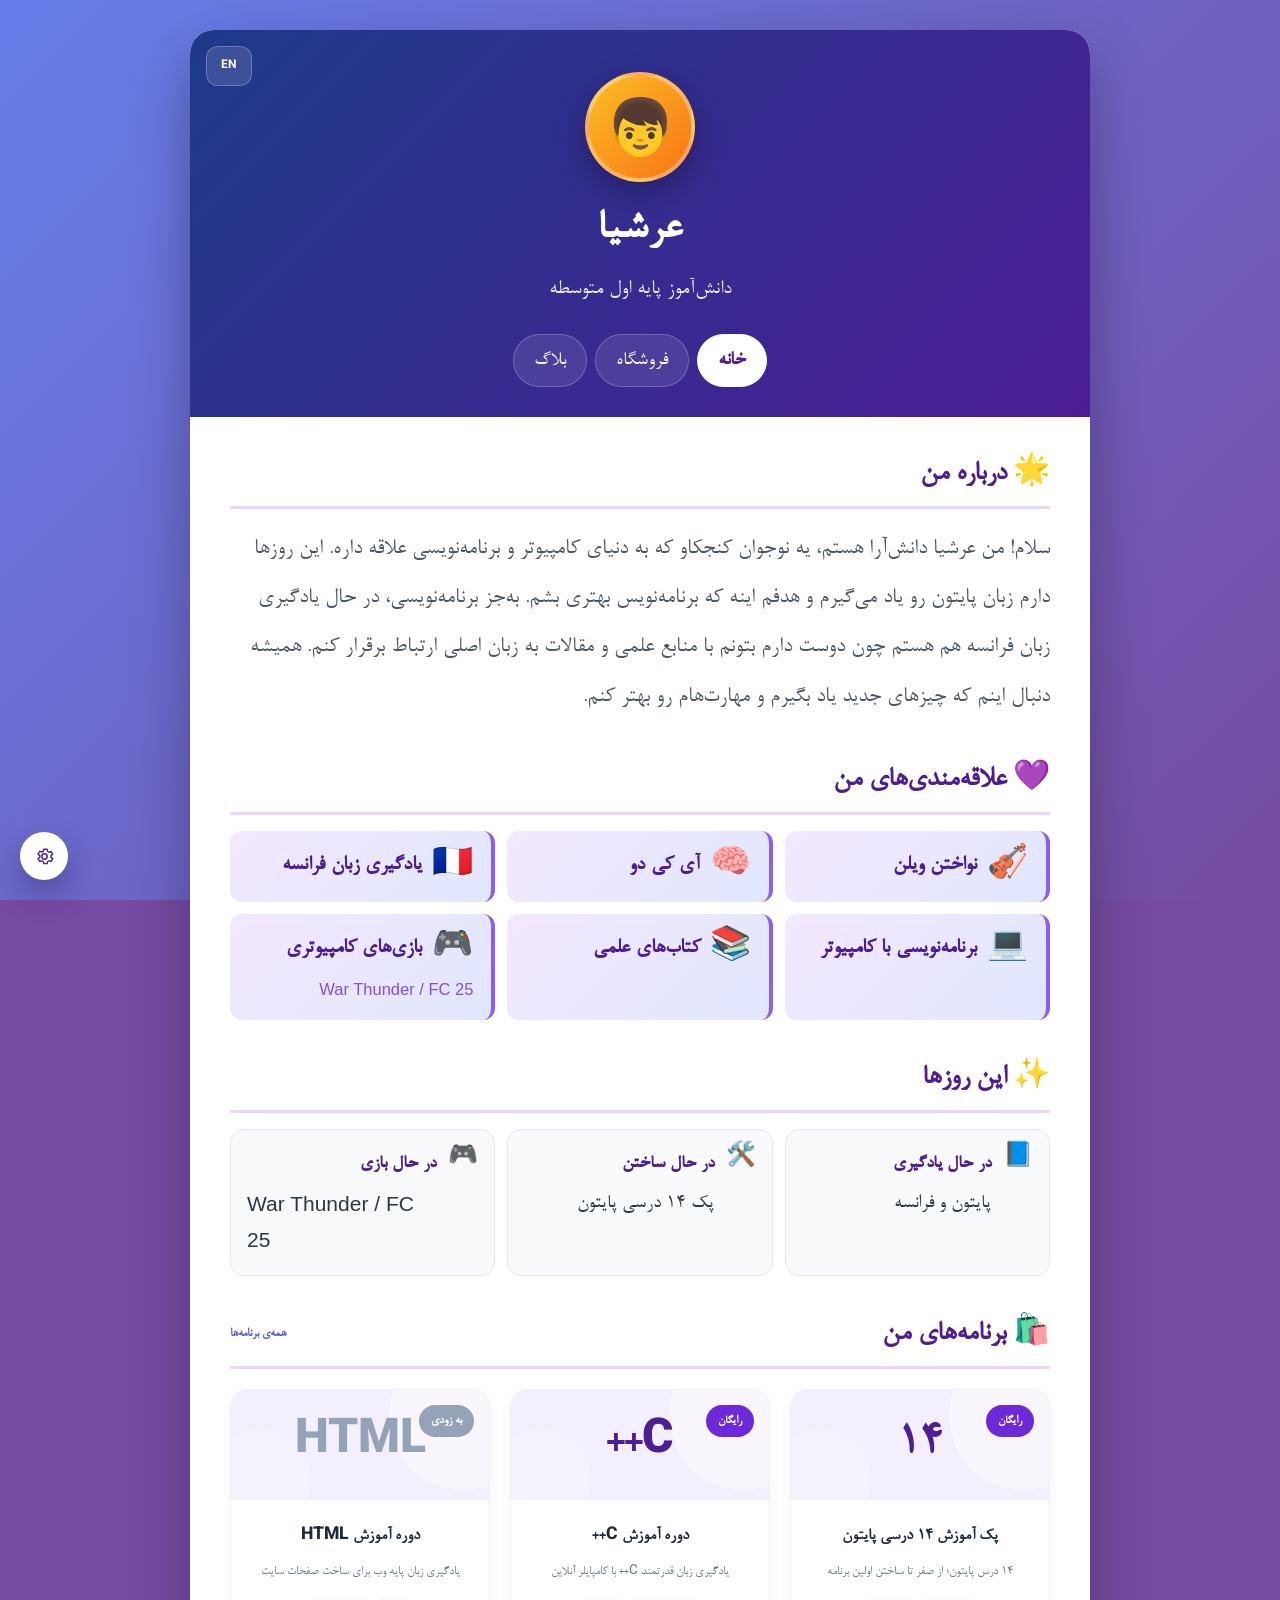
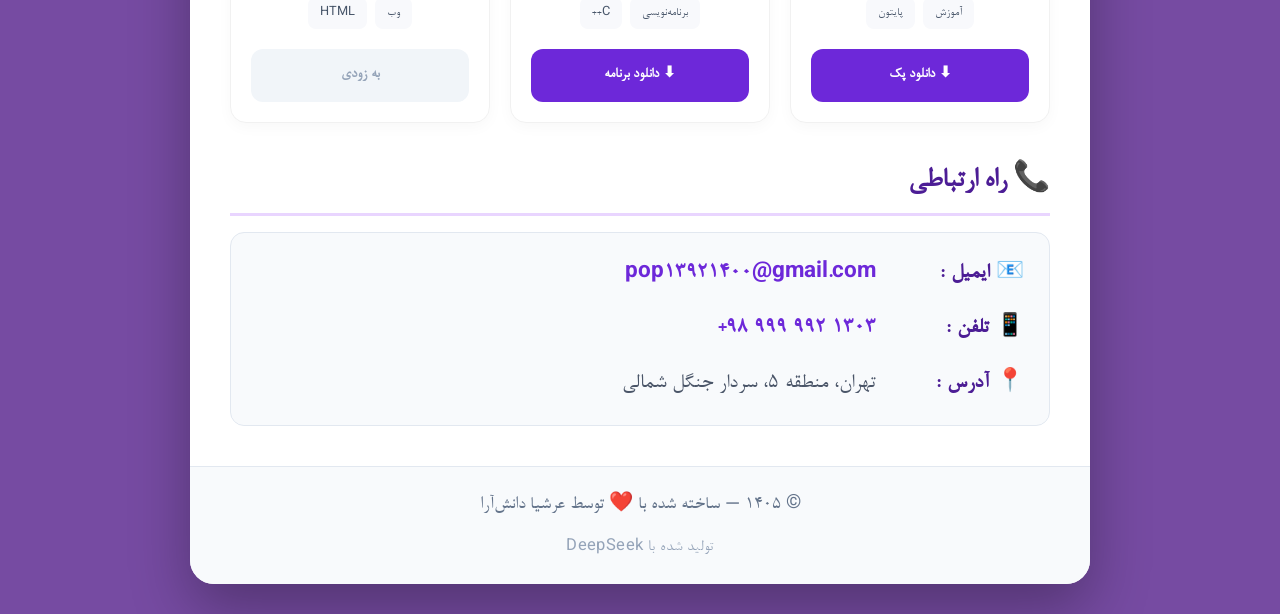
==== commit 7dc6c448: "Update index.html" ====
--- a/index.html
+++ b/index.html
@@ -114,14 +114,15 @@
         </div>
       </section>
 
+      <!-- بخش برنامه‌های من (کدهای جدید جایگزین شدند) -->
       <section class="card-section">
         <div class="card-section-head">
           <h2 data-i18n="home.programsTitle">🛍️ برنامه‌های من</h2>
           <a class="card-link" href="shop.html" data-i18n="products.viewAll">همه‌ی برنامه‌ها</a>
         </div>
         
-        <!-- گرید ۳ ستونه برای صفحه اصلی -->
-        <div style="display: grid; grid-template-columns: repeat(3, 1fr); gap: 20px; margin-top: 20px;">
+        <!-- کلاس shop-grid برای جلوگیری از تداخل با app.js -->
+        <div class="shop-grid" style="display: grid; grid-template-columns: repeat(3, 1fr); gap: 20px; margin-top: 20px;">
           
           <!-- کارت ۱: پایتون -->
           <div style="background: #fff; border-radius: 16px; overflow: hidden; box-shadow: 0 4px 15px rgba(0,0,0,0.03); border: 1px solid #f1f1f1; display: flex; flex-direction: column;">
@@ -182,68 +183,6 @@
 
         </div>
       </section>
-<!-- کارت های جدید برای صفحه اصلی -->
-<div style="display: grid; grid-template-columns: repeat(auto-fit, minmax(280px, 1fr)); gap: 20px; margin-top: 20px;">
-    
-    <!-- کارت ۱: پایتون -->
-    <div style="background: #fff; border-radius: 16px; overflow: hidden; box-shadow: 0 4px 15px rgba(0,0,0,0.03); border: 1px solid #f1f1f1; display: flex; flex-direction: column;">
-        <div style="background: #f4effc; padding: 25px 20px; position: relative; text-align: center; height: 110px; display: flex; align-items: center; justify-content: center; overflow: hidden;">
-            <div style="position: absolute; top: -50px; right: -50px; width: 150px; height: 150px; background: rgba(255,255,255,0.4); border-radius: 50%;"></div>
-            <div style="position: absolute; bottom: -30px; left: -20px; width: 100px; height: 100px; background: rgba(255,255,255,0.2); border-radius: 50%;"></div>
-            <h3 style="font-size: 3rem; font-weight: 900; color: #4c1d95; margin: 0; z-index: 1; line-height: 1;">۱۴</h3>
-            <span style="position: absolute; top: 15px; right: 15px; background: #6d28d9; color: white; padding: 4px 12px; border-radius: 20px; font-size: 0.8rem; font-weight: bold; z-index: 1;">رایگان</span>
-        </div>
-        <div style="padding: 20px; display: flex; flex-direction: column; flex: 1; text-align: center;">
-            <h4 style="font-size: 1.1rem; font-weight: 800; color: #1e293b; margin: 0 0 8px 0;">پک آموزش ۱۴ درسی پایتون</h4>
-            <p style="font-size: 0.85rem; color: #64748b; margin-bottom: 15px; line-height: 1.5; flex: 1;">۱۴ درس پایتون؛ از صفر تا ساختن اولین برنامه</p>
-            <div style="display: flex; justify-content: center; gap: 8px; margin-bottom: 20px;">
-                <span style="background: #f8f9fc; color: #475569; padding: 4px 12px; border-radius: 8px; font-size: 0.8rem;">آموزش</span>
-                <span style="background: #f8f9fc; color: #475569; padding: 4px 12px; border-radius: 8px; font-size: 0.8rem;">پایتون</span>
-            </div>
-            <a href="https://github.com/arshia-121/arshia-site/releases/download/v1/Learn-Python.exe" style="display: block; width: 100%; padding: 12px; background: #6d28d9; color: white; text-align: center; text-decoration: none; border-radius: 12px; font-weight: bold; font-size: 0.95rem;">⬇ دانلود پک</a>
-        </div>
-    </div>
-
-    <!-- کارت ۲: C++ -->
-    <div style="background: #fff; border-radius: 16px; overflow: hidden; box-shadow: 0 4px 15px rgba(0,0,0,0.03); border: 1px solid #f1f1f1; display: flex; flex-direction: column;">
-        <div style="background: #f4effc; padding: 25px 20px; position: relative; text-align: center; height: 110px; display: flex; align-items: center; justify-content: center; overflow: hidden;">
-            <div style="position: absolute; top: -50px; right: -50px; width: 150px; height: 150px; background: rgba(255,255,255,0.4); border-radius: 50%;"></div>
-            <div style="position: absolute; bottom: -30px; left: -20px; width: 100px; height: 100px; background: rgba(255,255,255,0.2); border-radius: 50%;"></div>
-            <h3 style="font-size: 3rem; font-weight: 900; color: #4c1d95; margin: 0; z-index: 1; line-height: 1;">C++</h3>
-            <span style="position: absolute; top: 15px; right: 15px; background: #6d28d9; color: white; padding: 4px 12px; border-radius: 20px; font-size: 0.8rem; font-weight: bold; z-index: 1;">رایگان</span>
-        </div>
-        <div style="padding: 20px; display: flex; flex-direction: column; flex: 1; text-align: center;">
-            <h4 style="font-size: 1.1rem; font-weight: 800; color: #1e293b; margin: 0 0 8px 0;">دوره آموزش C++</h4>
-            <p style="font-size: 0.85rem; color: #64748b; margin-bottom: 15px; line-height: 1.5; flex: 1;">یادگیری زبان قدرتمند C++ با کامپایلر آنلاین</p>
-            <div style="display: flex; justify-content: center; gap: 8px; margin-bottom: 20px;">
-                <span style="background: #f8f9fc; color: #475569; padding: 4px 12px; border-radius: 8px; font-size: 0.8rem;">برنامه‌نویسی</span>
-                <span style="background: #f8f9fc; color: #475569; padding: 4px 12px; border-radius: 8px; font-size: 0.8rem;">C++</span>
-            </div>
-            <a href="https://github.com/arshia-121/arshia-site/releases/download/cpp-v1/LearnCpp_Full.exe" style="display: block; width: 100%; padding: 12px; background: #6d28d9; color: white; text-align: center; text-decoration: none; border-radius: 12px; font-weight: bold; font-size: 0.95rem;">⬇ دانلود برنامه</a>
-        </div>
-    </div>
-
-    <!-- کارت ۳: HTML -->
-    <div style="background: #fff; border-radius: 16px; overflow: hidden; box-shadow: 0 4px 15px rgba(0,0,0,0.03); border: 1px solid #f1f1f1; display: flex; flex-direction: column;">
-        <div style="background: #f4effc; padding: 25px 20px; position: relative; text-align: center; height: 110px; display: flex; align-items: center; justify-content: center; overflow: hidden;">
-            <div style="position: absolute; top: -50px; right: -50px; width: 150px; height: 150px; background: rgba(255,255,255,0.4); border-radius: 50%;"></div>
-            <div style="position: absolute; bottom: -30px; left: -20px; width: 100px; height: 100px; background: rgba(255,255,255,0.2); border-radius: 50%;"></div>
-            <h3 style="font-size: 3rem; font-weight: 900; color: #94a3b8; margin: 0; z-index: 1; line-height: 1;">HTML</h3>
-            <span style="position: absolute; top: 15px; right: 15px; background: #94a3b8; color: white; padding: 4px 12px; border-radius: 20px; font-size: 0.8rem; font-weight: bold; z-index: 1;">به زودی</span>
-        </div>
-        <div style="padding: 20px; display: flex; flex-direction: column; flex: 1; text-align: center;">
-            <h4 style="font-size: 1.1rem; font-weight: 800; color: #1e293b; margin: 0 0 8px 0;">دوره آموزش HTML</h4>
-            <p style="font-size: 0.85rem; color: #64748b; margin-bottom: 15px; line-height: 1.5; flex: 1;">یادگیری زبان پایه وب برای ساخت صفحات سایت</p>
-            <div style="display: flex; justify-content: center; gap: 8px; margin-bottom: 20px;">
-                <span style="background: #f8f9fc; color: #475569; padding: 4px 12px; border-radius: 8px; font-size: 0.8rem;">وب</span>
-                <span style="background: #f8f9fc; color: #475569; padding: 4px 12px; border-radius: 8px; font-size: 0.8rem;">HTML</span>
-            </div>
-            <div style="display: block; width: 100%; padding: 12px; background: #f1f5f9; color: #94a3b8; text-align: center; border-radius: 12px; font-weight: bold; font-size: 0.95rem; cursor: not-allowed;">به زودی</div>
-        </div>
-    </div>
-
-</div>
-      </section>
 
       <section class="card-section" id="contact">
         <h2 data-i18n="home.contactTitle">📞 راه ارتباطی</h2>
@@ -272,5 +211,6 @@
 
   <script src="assets/js/data.js"></script>
   <script src="assets/js/i18n.js"></script>
+  <script src="assets/js/app.js"></script>
 </body>
 </html>
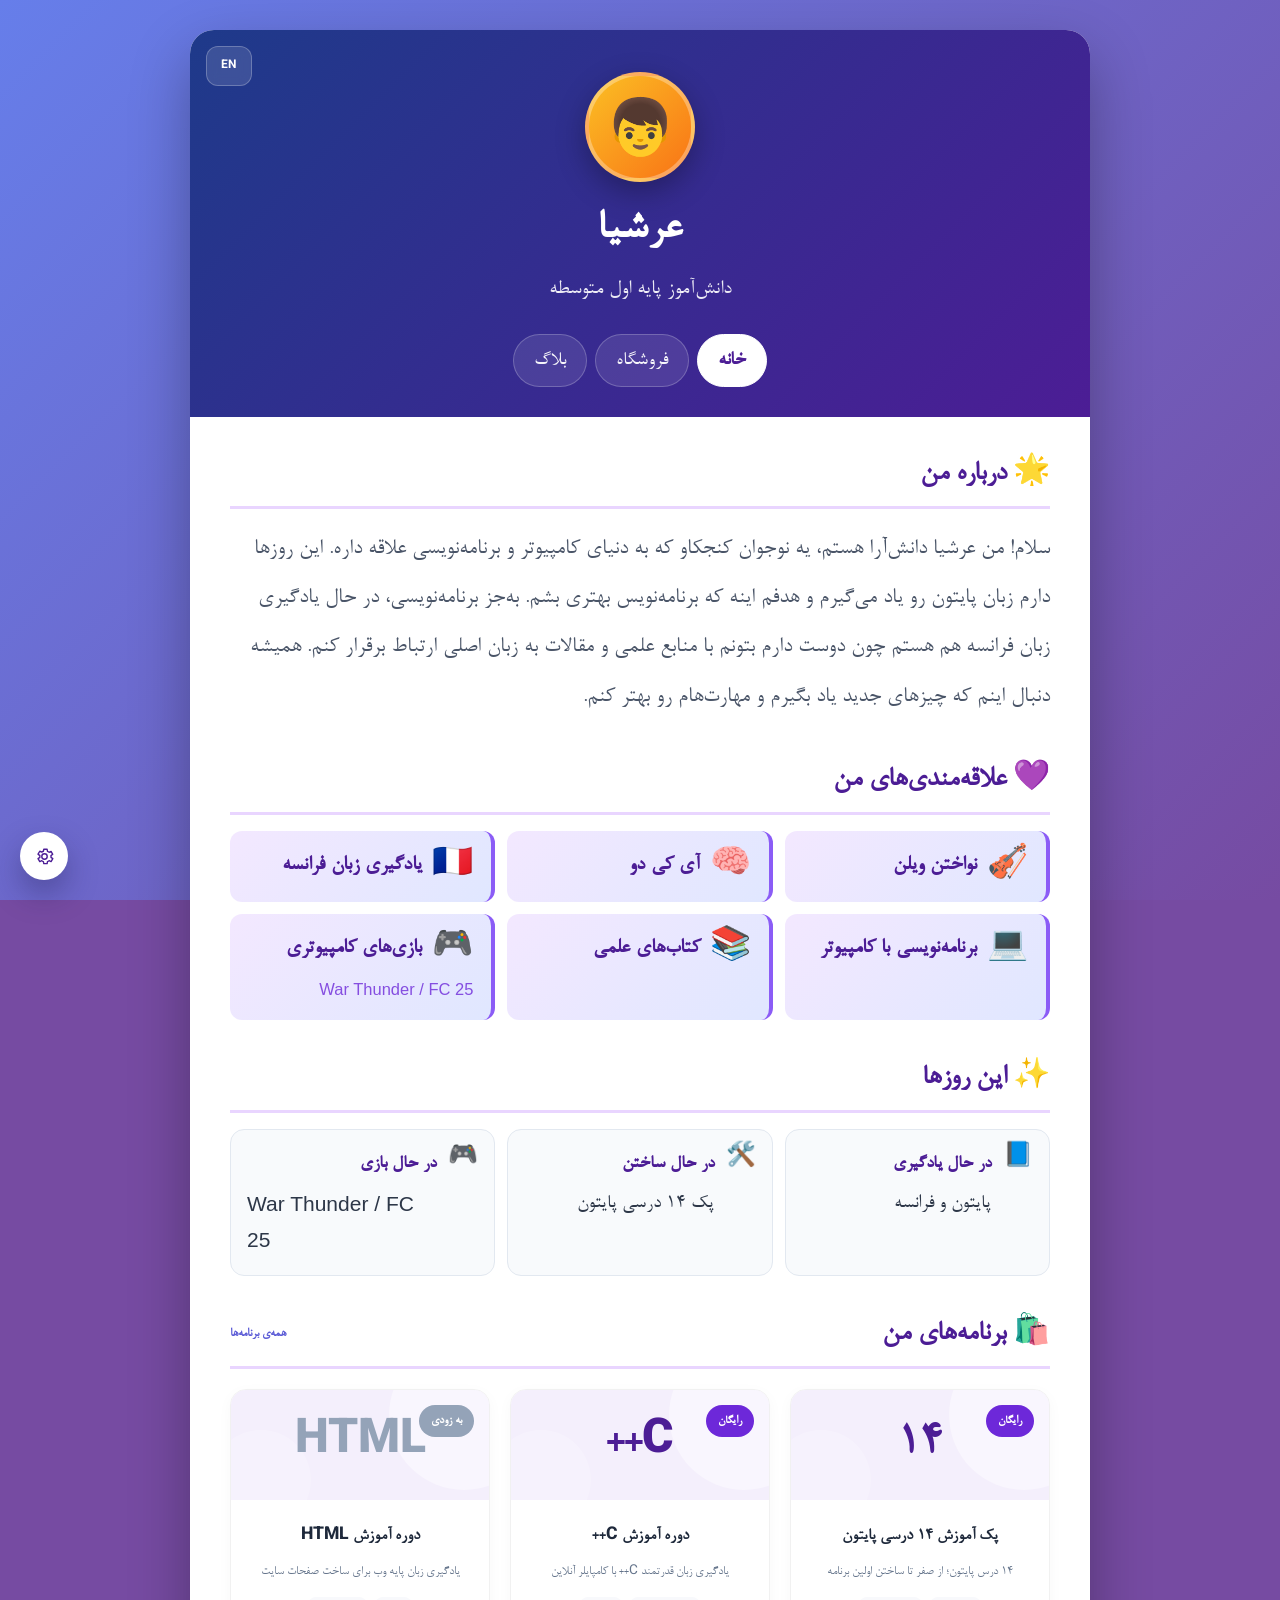
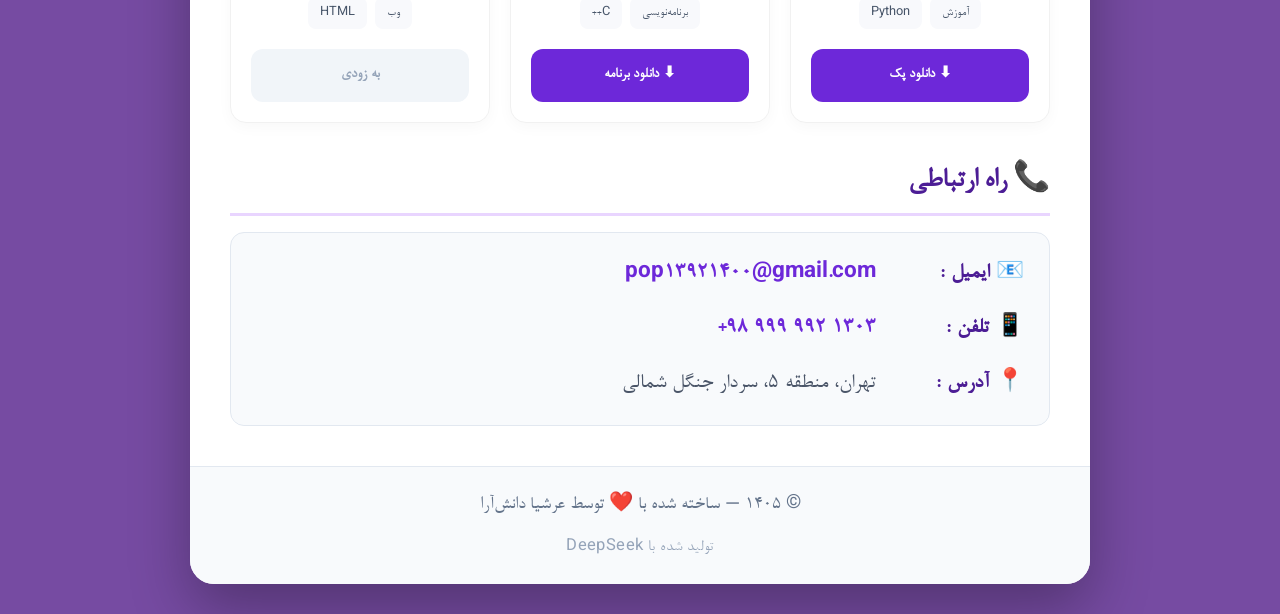
==== commit ef5f57d0: "Update index.html" ====
--- a/index.html
+++ b/index.html
@@ -3,7 +3,7 @@
 <head>
   <meta charset="utf-8">
   <meta name="viewport" content="width=device-width, initial-scale=1">
-  <title>معرفی من | عرشیا دانش‌آرا</title>
+  <title data-i18n="meta.home.title">معرفی من | عرشیا دانش‌آرا</title>
   <meta name="description" content="معرفی عرشیا دانش‌آرا؛ دانش‌آموز پایه اول متوسطه. علاقه‌مندی‌ها، برنامه‌ها و راه ارتباطی.">
   <meta name="author" content="Arshia Danesh Ara">
   <meta name="theme-color" content="#667eea">
@@ -114,70 +114,68 @@
         </div>
       </section>
 
-      <!-- بخش برنامه‌های من (کدهای جدید جایگزین شدند) -->
       <section class="card-section">
         <div class="card-section-head">
           <h2 data-i18n="home.programsTitle">🛍️ برنامه‌های من</h2>
           <a class="card-link" href="shop.html" data-i18n="products.viewAll">همه‌ی برنامه‌ها</a>
         </div>
         
-        <!-- کلاس shop-grid برای جلوگیری از تداخل با app.js -->
         <div class="shop-grid" style="display: grid; grid-template-columns: repeat(3, 1fr); gap: 20px; margin-top: 20px;">
           
           <!-- کارت ۱: پایتون -->
-          <div style="background: #fff; border-radius: 16px; overflow: hidden; box-shadow: 0 4px 15px rgba(0,0,0,0.03); border: 1px solid #f1f1f1; display: flex; flex-direction: column;">
-            <div style="background: #f4effc; padding: 25px 20px; position: relative; text-align: center; height: 110px; display: flex; align-items: center; justify-content: center; overflow: hidden;">
+          <div class="shop-card" style="background: #fff; border-radius: 16px; overflow: hidden; box-shadow: 0 4px 15px rgba(0,0,0,0.03); border: 1px solid #f1f1f1; display: flex; flex-direction: column;">
+            <div class="shop-card-top" style="background: #f4effc; padding: 25px 20px; position: relative; text-align: center; height: 110px; display: flex; align-items: center; justify-content: center; overflow: hidden;">
               <div style="position: absolute; top: -50px; right: -50px; width: 150px; height: 150px; background: rgba(255,255,255,0.4); border-radius: 50%;"></div>
               <div style="position: absolute; bottom: -30px; left: -20px; width: 100px; height: 100px; background: rgba(255,255,255,0.2); border-radius: 50%;"></div>
-              <h3 style="font-size: 3rem; font-weight: 900; color: #4c1d95; margin: 0; z-index: 1; line-height: 1;">۱۴</h3>
-              <span style="position: absolute; top: 15px; right: 15px; background: #6d28d9; color: white; padding: 4px 12px; border-radius: 20px; font-size: 0.8rem; font-weight: bold; z-index: 1;">رایگان</span>
-            </div>
-            <div style="padding: 20px; display: flex; flex-direction: column; flex: 1; text-align: center;">
-              <h4 style="font-size: 1.1rem; font-weight: 800; color: #1e293b; margin: 0 0 8px 0;">پک آموزش ۱۴ درسی پایتون</h4>
-              <p style="font-size: 0.85rem; color: #64748b; margin-bottom: 15px; line-height: 1.5; flex: 1;">۱۴ درس پایتون؛ از صفر تا ساختن اولین برنامه</p>
-              <div style="display: flex; justify-content: center; gap: 8px; margin-bottom: 20px;">
-                <span style="background: #f8f9fc; color: #475569; padding: 4px 12px; border-radius: 8px; font-size: 0.8rem;">آموزش</span>
-                <span style="background: #f8f9fc; color: #475569; padding: 4px 12px; border-radius: 8px; font-size: 0.8rem;">پایتون</span>
+              <h3 class="shop-card-num" data-i18n="shop.num14" style="font-size: 3rem; font-weight: 900; color: #4c1d95; margin: 0; z-index: 1; line-height: 1;">۱۴</h3>
+              <span class="shop-badge" data-i18n="shop.free" style="position: absolute; top: 15px; right: 15px; background: #6d28d9; color: white; padding: 4px 12px; border-radius: 20px; font-size: 0.8rem; font-weight: bold; z-index: 1;">رایگان</span>
+            </div>
+            <div class="shop-card-body" style="padding: 20px; display: flex; flex-direction: column; flex: 1; text-align: center;">
+              <h4 class="shop-card-title" data-i18n="shop.pyTitle" style="font-size: 1.1rem; font-weight: 800; color: #1e293b; margin: 0 0 8px 0;">پک آموزش ۱۴ درسی پایتون</h4>
+              <p class="shop-card-desc" data-i18n="shop.pyDesc" style="font-size: 0.85rem; color: #64748b; margin-bottom: 15px; line-height: 1.5; flex: 1;">۱۴ درس پایتون؛ از صفر تا ساختن اولین برنامه</p>
+              <div class="shop-tags" style="display: flex; justify-content: center; gap: 8px; margin-bottom: 20px;">
+                <span class="shop-tag" data-i18n="shop.tagEdu" style="background: #f8f9fc; color: #475569; padding: 4px 12px; border-radius: 8px; font-size: 0.8rem;">آموزش</span>
+                <span class="shop-tag" style="background: #f8f9fc; color: #475569; padding: 4px 12px; border-radius: 8px; font-size: 0.8rem;">Python</span>
               </div>
-              <a href="https://github.com/arshia-121/arshia-site/releases/download/v1/Learn-Python.exe" style="display: block; width: 100%; padding: 12px; background: #6d28d9; color: white; text-align: center; text-decoration: none; border-radius: 12px; font-weight: bold; font-size: 0.95rem;">⬇ دانلود پک</a>
+              <a href="https://github.com/arshia-121/arshia-site/releases/download/v1/Learn-Python.exe" class="shop-btn" data-i18n="shop.dlPy" style="display: block; width: 100%; padding: 12px; background: #6d28d9; color: white; text-align: center; text-decoration: none; border-radius: 12px; font-weight: bold; font-size: 0.95rem;">⬇ دانلود پک</a>
             </div>
           </div>
 
           <!-- کارت ۲: C++ -->
-          <div style="background: #fff; border-radius: 16px; overflow: hidden; box-shadow: 0 4px 15px rgba(0,0,0,0.03); border: 1px solid #f1f1f1; display: flex; flex-direction: column;">
-            <div style="background: #f4effc; padding: 25px 20px; position: relative; text-align: center; height: 110px; display: flex; align-items: center; justify-content: center; overflow: hidden;">
+          <div class="shop-card" style="background: #fff; border-radius: 16px; overflow: hidden; box-shadow: 0 4px 15px rgba(0,0,0,0.03); border: 1px solid #f1f1f1; display: flex; flex-direction: column;">
+            <div class="shop-card-top" style="background: #f4effc; padding: 25px 20px; position: relative; text-align: center; height: 110px; display: flex; align-items: center; justify-content: center; overflow: hidden;">
               <div style="position: absolute; top: -50px; right: -50px; width: 150px; height: 150px; background: rgba(255,255,255,0.4); border-radius: 50%;"></div>
               <div style="position: absolute; bottom: -30px; left: -20px; width: 100px; height: 100px; background: rgba(255,255,255,0.2); border-radius: 50%;"></div>
-              <h3 style="font-size: 3rem; font-weight: 900; color: #4c1d95; margin: 0; z-index: 1; line-height: 1;">C++</h3>
-              <span style="position: absolute; top: 15px; right: 15px; background: #6d28d9; color: white; padding: 4px 12px; border-radius: 20px; font-size: 0.8rem; font-weight: bold; z-index: 1;">رایگان</span>
-            </div>
-            <div style="padding: 20px; display: flex; flex-direction: column; flex: 1; text-align: center;">
-              <h4 style="font-size: 1.1rem; font-weight: 800; color: #1e293b; margin: 0 0 8px 0;">دوره آموزش C++</h4>
-              <p style="font-size: 0.85rem; color: #64748b; margin-bottom: 15px; line-height: 1.5; flex: 1;">یادگیری زبان قدرتمند C++ با کامپایلر آنلاین</p>
-              <div style="display: flex; justify-content: center; gap: 8px; margin-bottom: 20px;">
-                <span style="background: #f8f9fc; color: #475569; padding: 4px 12px; border-radius: 8px; font-size: 0.8rem;">برنامه‌نویسی</span>
-                <span style="background: #f8f9fc; color: #475569; padding: 4px 12px; border-radius: 8px; font-size: 0.8rem;">C++</span>
+              <h3 class="shop-card-num" style="font-size: 3rem; font-weight: 900; color: #4c1d95; margin: 0; z-index: 1; line-height: 1;">C++</h3>
+              <span class="shop-badge" data-i18n="shop.free" style="position: absolute; top: 15px; right: 15px; background: #6d28d9; color: white; padding: 4px 12px; border-radius: 20px; font-size: 0.8rem; font-weight: bold; z-index: 1;">رایگان</span>
+            </div>
+            <div class="shop-card-body" style="padding: 20px; display: flex; flex-direction: column; flex: 1; text-align: center;">
+              <h4 class="shop-card-title" data-i18n="shop.cppTitle" style="font-size: 1.1rem; font-weight: 800; color: #1e293b; margin: 0 0 8px 0;">دوره آموزش C++</h4>
+              <p class="shop-card-desc" data-i18n="shop.cppDesc" style="font-size: 0.85rem; color: #64748b; margin-bottom: 15px; line-height: 1.5; flex: 1;">یادگیری زبان قدرتمند C++ با کامپایلر آنلاین</p>
+              <div class="shop-tags" style="display: flex; justify-content: center; gap: 8px; margin-bottom: 20px;">
+                <span class="shop-tag" data-i18n="shop.tagProg" style="background: #f8f9fc; color: #475569; padding: 4px 12px; border-radius: 8px; font-size: 0.8rem;">برنامه‌نویسی</span>
+                <span class="shop-tag" style="background: #f8f9fc; color: #475569; padding: 4px 12px; border-radius: 8px; font-size: 0.8rem;">C++</span>
               </div>
-              <a href="https://github.com/arshia-121/arshia-site/releases/download/cpp-v1/LearnCpp_Full.exe" style="display: block; width: 100%; padding: 12px; background: #6d28d9; color: white; text-align: center; text-decoration: none; border-radius: 12px; font-weight: bold; font-size: 0.95rem;">⬇ دانلود برنامه</a>
+              <a href="https://github.com/arshia-121/arshia-site/releases/download/cpp-v1/LearnCpp_Full.exe" class="shop-btn" data-i18n="shop.dlCpp" style="display: block; width: 100%; padding: 12px; background: #6d28d9; color: white; text-align: center; text-decoration: none; border-radius: 12px; font-weight: bold; font-size: 0.95rem;">⬇ دانلود برنامه</a>
             </div>
           </div>
 
           <!-- کارت ۳: HTML -->
-          <div style="background: #fff; border-radius: 16px; overflow: hidden; box-shadow: 0 4px 15px rgba(0,0,0,0.03); border: 1px solid #f1f1f1; display: flex; flex-direction: column;">
-            <div style="background: #f4effc; padding: 25px 20px; position: relative; text-align: center; height: 110px; display: flex; align-items: center; justify-content: center; overflow: hidden;">
+          <div class="shop-card" style="background: #fff; border-radius: 16px; overflow: hidden; box-shadow: 0 4px 15px rgba(0,0,0,0.03); border: 1px solid #f1f1f1; display: flex; flex-direction: column;">
+            <div class="shop-card-top" style="background: #f4effc; padding: 25px 20px; position: relative; text-align: center; height: 110px; display: flex; align-items: center; justify-content: center; overflow: hidden;">
               <div style="position: absolute; top: -50px; right: -50px; width: 150px; height: 150px; background: rgba(255,255,255,0.4); border-radius: 50%;"></div>
               <div style="position: absolute; bottom: -30px; left: -20px; width: 100px; height: 100px; background: rgba(255,255,255,0.2); border-radius: 50%;"></div>
-              <h3 style="font-size: 3rem; font-weight: 900; color: #94a3b8; margin: 0; z-index: 1; line-height: 1;">HTML</h3>
-              <span style="position: absolute; top: 15px; right: 15px; background: #94a3b8; color: white; padding: 4px 12px; border-radius: 20px; font-size: 0.8rem; font-weight: bold; z-index: 1;">به زودی</span>
-            </div>
-            <div style="padding: 20px; display: flex; flex-direction: column; flex: 1; text-align: center;">
-              <h4 style="font-size: 1.1rem; font-weight: 800; color: #1e293b; margin: 0 0 8px 0;">دوره آموزش HTML</h4>
-              <p style="font-size: 0.85rem; color: #64748b; margin-bottom: 15px; line-height: 1.5; flex: 1;">یادگیری زبان پایه وب برای ساخت صفحات سایت</p>
-              <div style="display: flex; justify-content: center; gap: 8px; margin-bottom: 20px;">
-                <span style="background: #f8f9fc; color: #475569; padding: 4px 12px; border-radius: 8px; font-size: 0.8rem;">وب</span>
-                <span style="background: #f8f9fc; color: #475569; padding: 4px 12px; border-radius: 8px; font-size: 0.8rem;">HTML</span>
+              <h3 class="shop-card-num" style="font-size: 3rem; font-weight: 900; color: #94a3b8; margin: 0; z-index: 1; line-height: 1;">HTML</h3>
+              <span class="shop-badge soon" data-i18n="shop.soon" style="position: absolute; top: 15px; right: 15px; background: #94a3b8; color: white; padding: 4px 12px; border-radius: 20px; font-size: 0.8rem; font-weight: bold; z-index: 1;">به زودی</span>
+            </div>
+            <div class="shop-card-body" style="padding: 20px; display: flex; flex-direction: column; flex: 1; text-align: center;">
+              <h4 class="shop-card-title" data-i18n="shop.htmlTitle" style="font-size: 1.1rem; font-weight: 800; color: #1e293b; margin: 0 0 8px 0;">دوره آموزش HTML</h4>
+              <p class="shop-card-desc" data-i18n="shop.htmlDesc" style="font-size: 0.85rem; color: #64748b; margin-bottom: 15px; line-height: 1.5; flex: 1;">یادگیری زبان پایه وب برای ساخت صفحات سایت</p>
+              <div class="shop-tags" style="display: flex; justify-content: center; gap: 8px; margin-bottom: 20px;">
+                <span class="shop-tag" data-i18n="shop.tagWeb" style="background: #f8f9fc; color: #475569; padding: 4px 12px; border-radius: 8px; font-size: 0.8rem;">وب</span>
+                <span class="shop-tag" style="background: #f8f9fc; color: #475569; padding: 4px 12px; border-radius: 8px; font-size: 0.8rem;">HTML</span>
               </div>
-              <div style="display: block; width: 100%; padding: 12px; background: #f1f5f9; color: #94a3b8; text-align: center; border-radius: 12px; font-weight: bold; font-size: 0.95rem; cursor: not-allowed;">به زودی</div>
+              <div class="shop-btn disabled" data-i18n="shop.soon" style="display: block; width: 100%; padding: 12px; background: #f1f5f9; color: #94a3b8; text-align: center; border-radius: 12px; font-weight: bold; font-size: 0.95rem; cursor: not-allowed;">به زودی</div>
             </div>
           </div>
 
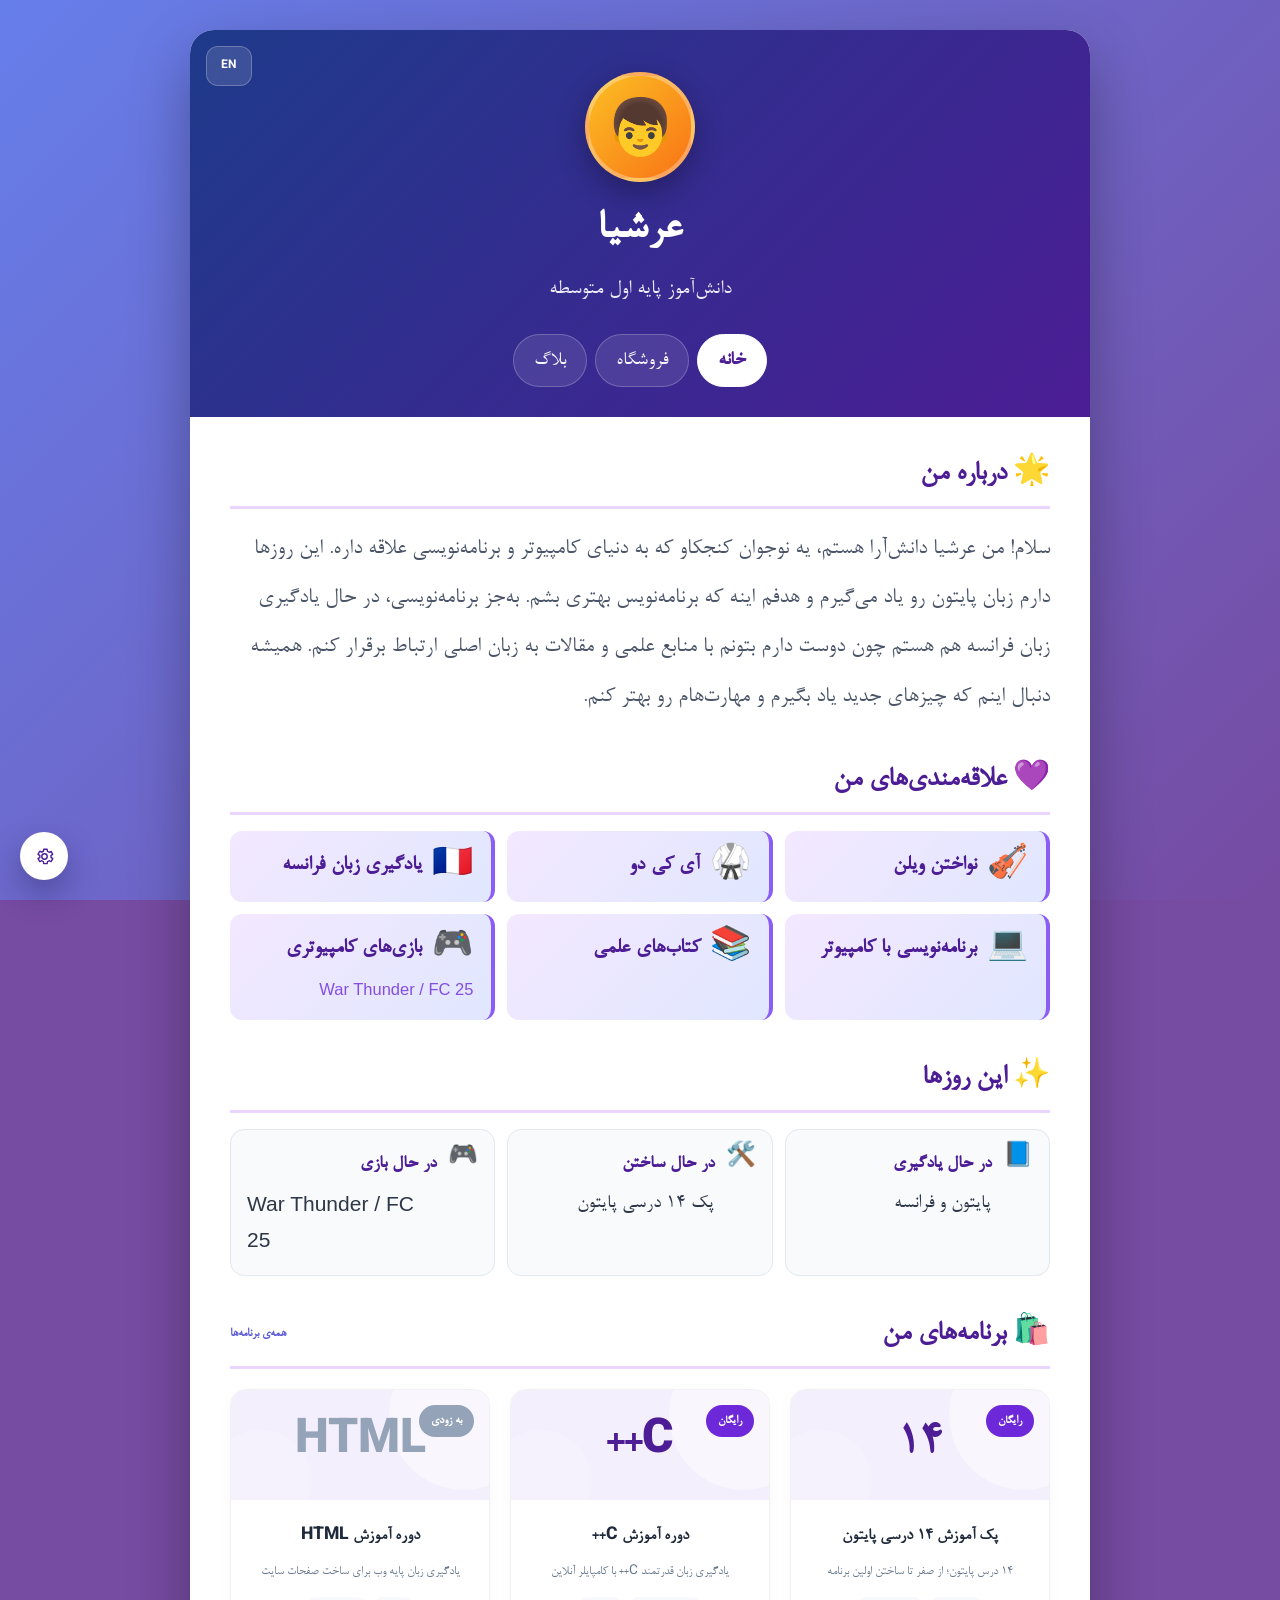
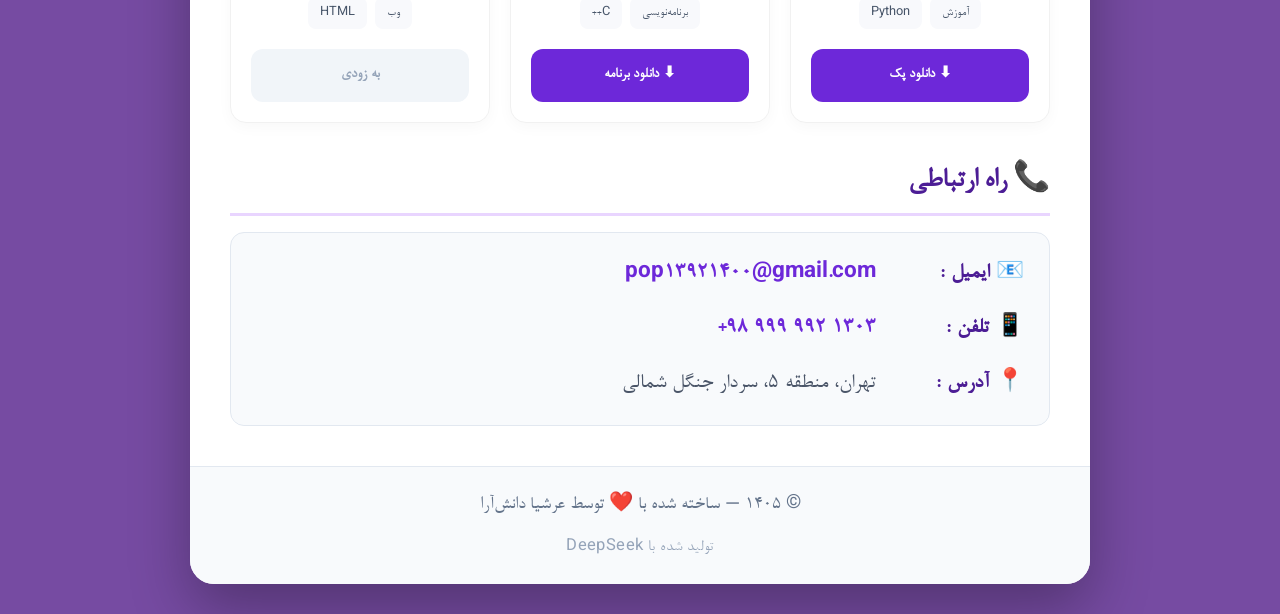
==== commit b9ab34bb: "Update index.html" ====
--- a/index.html
+++ b/index.html
@@ -69,7 +69,7 @@
             <div class="main"><span aria-hidden="true">🎻</span><span data-i18n="home.hobbyViolin">نواختن ویلن</span></div>
           </li>
           <li>
-            <div class="main"><span aria-hidden="true">🧠</span><span data-i18n="home.hobbyIQ">آی کی دو</span></div>
+            <div class="main"><span aria-hidden="true">🥋</span><span data-i18n="home.hobbyIQ">آی کی دو</span></div>
           </li>
           <li>
             <div class="main"><span aria-hidden="true">🇫🇷</span><span data-i18n="home.hobbyFrench">یادگیری زبان فرانسه</span></div>
